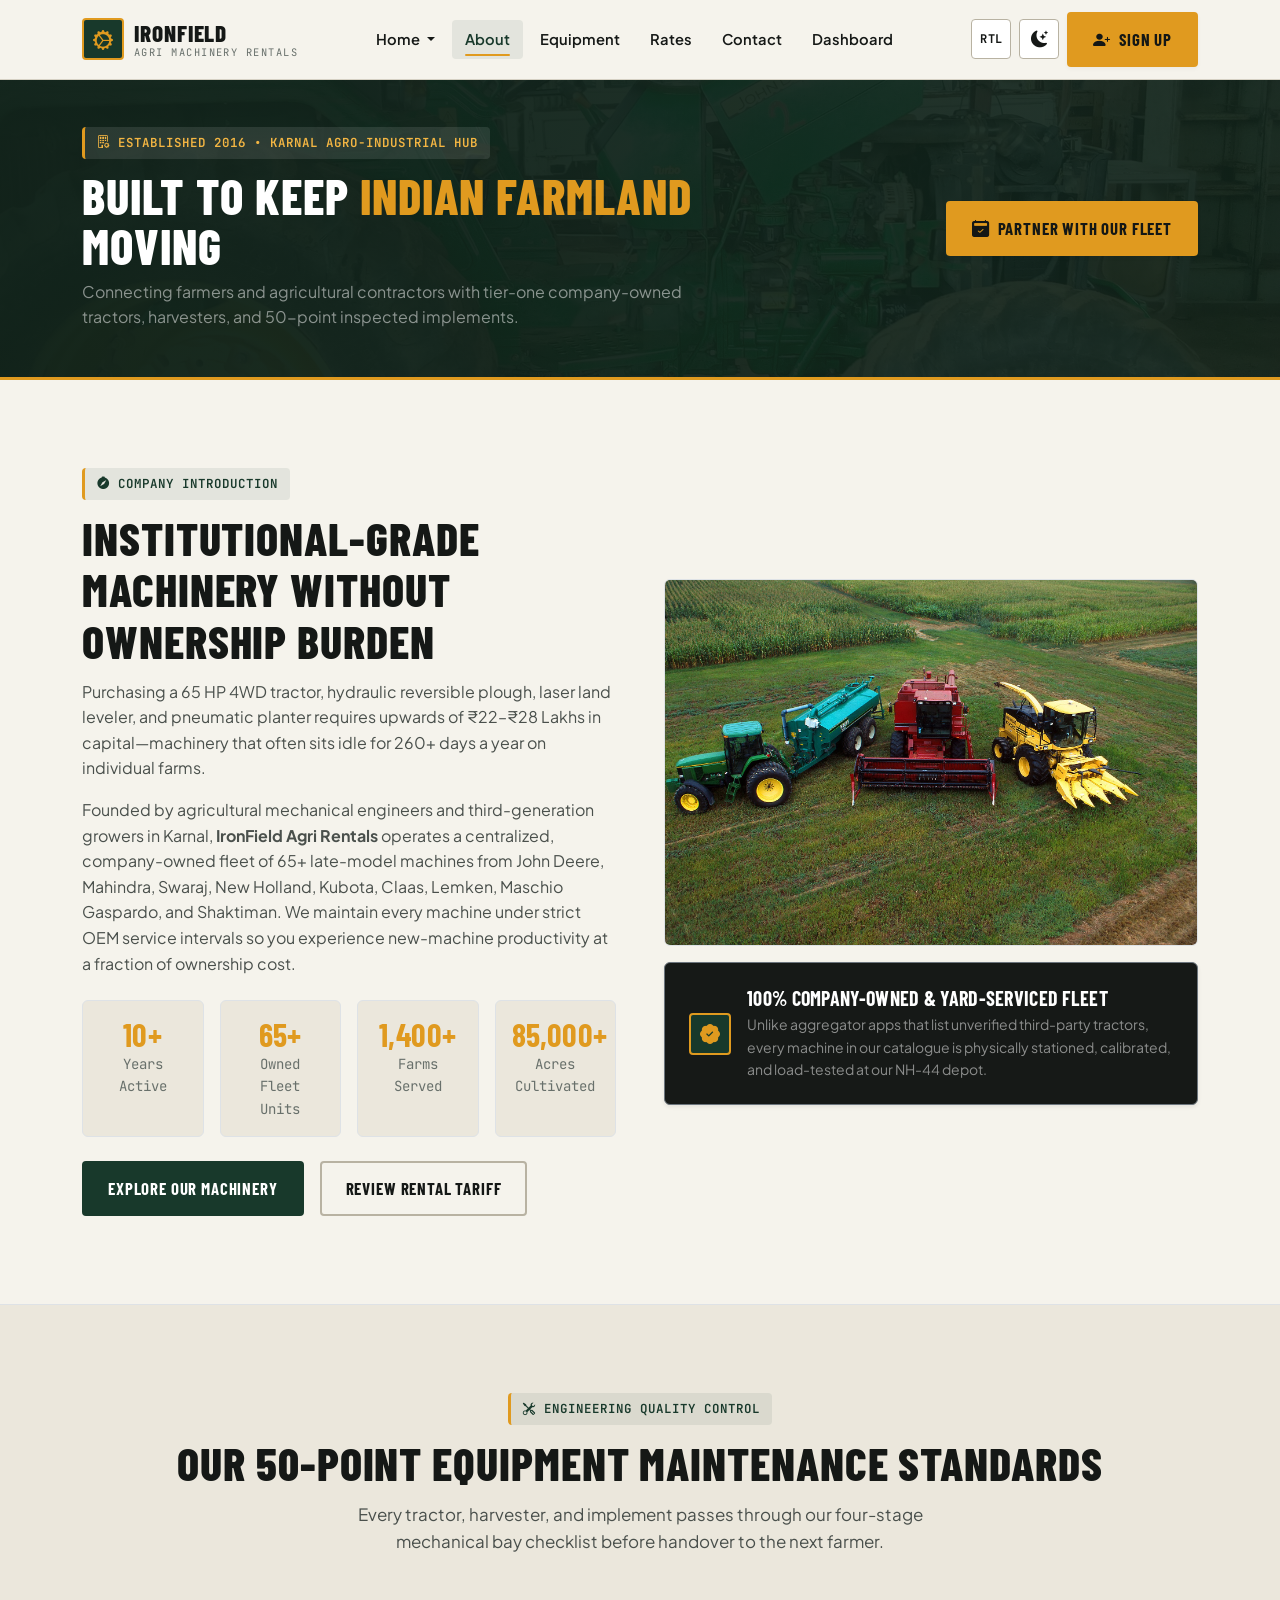
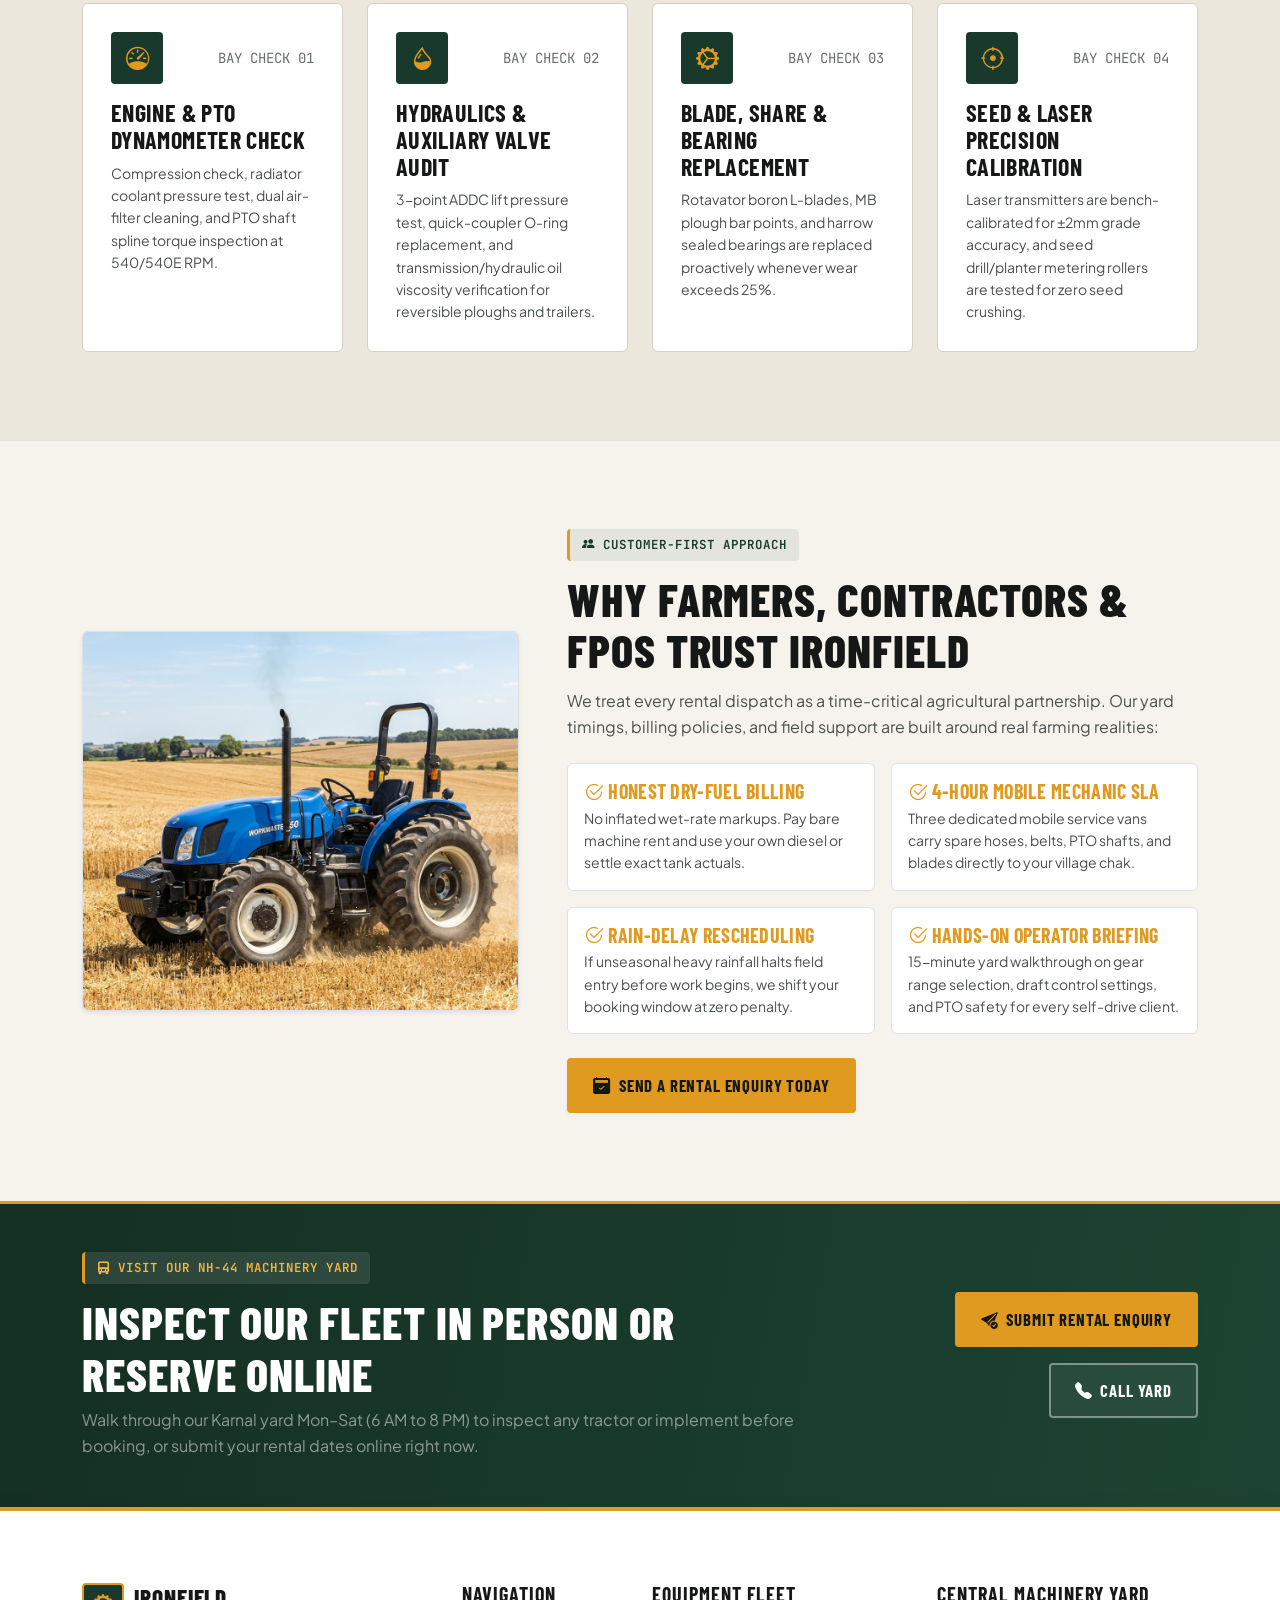
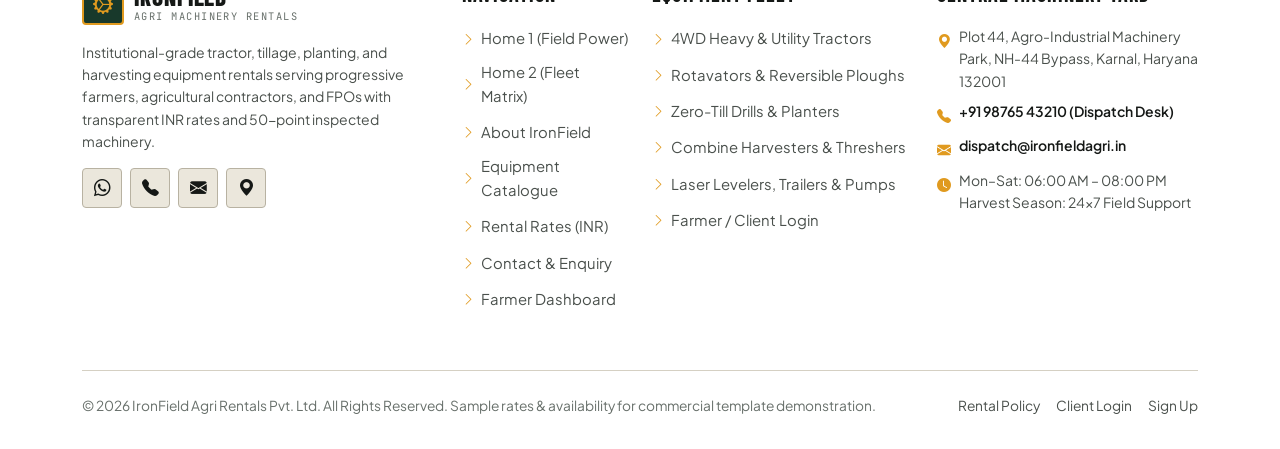
==== about.html @ 2693bc20 "Your commit message" ====
<!DOCTYPE html>
<html lang="en" data-theme="light">
<head>
  <meta charset="UTF-8">
  <meta name="viewport" content="width=device-width, initial-scale=1.0">
  <title>About Us &amp; Maintenance Standards | IRONFIELD Agri Rentals</title>
  <link rel="icon" type="image/svg+xml" href="assets/images/favicon.svg">
  <meta name="description" content="Learn about IronField Agri Rentals—our 65+ unit heavy agricultural machinery fleet, 50-point pre-dispatch inspection protocol, and 4-hour on-field service guarantee.">

  <!-- Google Fonts -->
  <link rel="preconnect" href="https://fonts.googleapis.com">
  <link rel="preconnect" href="https://fonts.gstatic.com" crossorigin>
  <link href="https://fonts.googleapis.com/css2?family=Barlow+Condensed:wght@600;700;800&family=JetBrains+Mono:wght@500;600;700&family=Plus+Jakarta+Sans:wght@400;500;600;700&display=swap" rel="stylesheet">

  <!-- Bootstrap 5.3 CSS & Bootstrap Icons -->
  <link href="https://cdn.jsdelivr.net/npm/bootstrap@5.3.3/dist/css/bootstrap.min.css" rel="stylesheet">
  <link href="https://cdn.jsdelivr.net/npm/bootstrap-icons@1.11.3/font/bootstrap-icons.min.css" rel="stylesheet">

  <!-- Custom Design System CSS -->
  <link rel="stylesheet" href="assets/css/style.css">
</head>
<body>

  <!-- Mandatory Sticky Navigation Bar -->
  <header class="sticky-top">
    <nav class="navbar navbar-expand-lg site-navbar" aria-label="Main Navigation">
      <div class="container">
        <a class="navbar-brand-agri" href="index.html">
          <span class="brand-emblem"><i class="bi bi-gear-wide-connected"></i></span>
          <span class="brand-text-wrap">
            <span class="brand-title">IRONFIELD</span>
            <span class="brand-subtitle">Agri Machinery Rentals</span>
          </span>
        </a>

        <div class="d-flex align-items-center gap-2 d-lg-none">
          <button type="button" class="rtl-toggle-btn" data-rtl-toggle aria-label="Toggle RTL Layout">RTL</button>
          <button type="button" class="theme-toggle-btn" data-theme-toggle aria-label="Toggle Light/Dark Theme">
            <i class="bi bi-moon-stars-fill"></i>
          </button>
          <button class="navbar-toggler navbar-toggler-agri" type="button" data-bs-toggle="collapse" data-bs-target="#mainNavbarCollapse" aria-controls="mainNavbarCollapse" aria-expanded="false" aria-label="Toggle navigation">
            <i class="bi bi-list"></i>
          </button>
        </div>

        <div class="collapse navbar-collapse" id="mainNavbarCollapse">
          <ul class="navbar-nav mx-auto mb-2 mb-lg-0 align-items-lg-center">
            <li class="nav-item dropdown">
              <a class="nav-link dropdown-toggle" href="index.html" id="homeDropdown" role="button" data-bs-toggle="dropdown" aria-expanded="false">
                Home
              </a>
              <ul class="dropdown-menu" aria-labelledby="homeDropdown">
                <li>
                  <a class="dropdown-item" href="index.html">
                    <div>
                      <span>Home 1 — Field Power</span>
                      <small class="dropdown-item-sub">Cinematic Fleet &amp; Seasonal Showcase</small>
                    </div>
                    <i class="bi bi-arrow-right-short fs-5"></i>
                  </a>
                </li>
                <li>
                  <a class="dropdown-item" href="home-2.html">
                    <div>
                      <span>Home 2 — Fleet Matrix</span>
                      <small class="dropdown-item-sub">Editorial Specs &amp; Live Rate Estimator</small>
                    </div>
                    <i class="bi bi-arrow-right-short fs-5"></i>
                  </a>
                </li>
              </ul>
            </li>
            <li class="nav-item">
              <a class="nav-link active" href="about.html">About</a>
            </li>
            <li class="nav-item">
              <a class="nav-link" href="equipment.html">Equipment</a>
            </li>
            <li class="nav-item">
              <a class="nav-link" href="rates.html">Rates</a>
            </li>
            <li class="nav-item">
              <a class="nav-link" href="contact.html">Contact</a>
            </li>
            <li class="nav-item">
              <a class="nav-link" href="dashboard.html">Dashboard</a>
            </li>
          </ul>

          <div class="d-flex align-items-center gap-2 navbar-actions-wrap">
            <button type="button" class="rtl-toggle-btn d-none d-lg-inline-flex" data-rtl-toggle aria-label="Toggle RTL Layout">RTL</button>
            <button type="button" class="theme-toggle-btn d-none d-lg-inline-flex" data-theme-toggle aria-label="Toggle Light/Dark Theme">
              <i class="bi bi-moon-stars-fill"></i>
            </button>
            <a href="signup.html" class="btn-agri-primary btn-nav-cta w-100 w-lg-auto">
              <i class="bi bi-person-plus-fill"></i> Sign Up
            </a>
          </div>
        </div>
      </div>
    </nav>
  </header>

  <main>
    <!-- 1. PAGE HERO BANNER (UNIFORM HEIGHT) -->
    <section class="page-hero-banner">
      <img src="assets/images/banner-about-workshop.jpg" alt="IronField Agricultural Machinery Workshop and Yard" class="page-hero-bg">
      <div class="page-hero-overlay"></div>
      <div class="container position-relative z-2">
        <div class="row g-3 align-items-center">
          <div class="col-lg-8">
            <span class="eyebrow-tag eyebrow-dark"><i class="bi bi-building-gear"></i> Established 2016 &bull; Karnal Agro-Industrial Hub</span>
            <h1 class="hero-headline mb-2" style="font-size:clamp(2rem, 3.8vw, 3.2rem);">
              Built to Keep <span>Indian Farmland</span> Moving
            </h1>
            <p class="text-white-50 mb-0" style="max-width:650px;">
              Connecting farmers and agricultural contractors with tier-one company-owned tractors, harvesters, and 50-point inspected implements.
            </p>
          </div>
          <div class="col-lg-4 text-lg-end">
            <a href="contact.html#enquiry-form" class="btn-agri-primary">
              <i class="bi bi-calendar2-check-fill"></i> Partner With Our Fleet
            </a>
          </div>
        </div>
      </div>
    </section>

    <!-- 2. COMPANY INTRODUCTION & AGRICULTURAL RENTAL EXPERTISE -->
    <section class="section-padding">
      <div class="container">
        <div class="row g-5 align-items-center">
          <div class="col-xl-6">
            <span class="eyebrow-tag"><i class="bi bi-compass-fill"></i> Company Introduction</span>
            <h2 class="section-title">Institutional-Grade Machinery Without Ownership Burden</h2>
            <p class="text-secondary-custom mb-3">
              Purchasing a 65 HP 4WD tractor, hydraulic reversible plough, laser land leveler, and pneumatic planter requires upwards of ₹22–₹28 Lakhs in capital—machinery that often sits idle for 260+ days a year on individual farms.
            </p>
            <p class="text-secondary-custom mb-4">
              Founded by agricultural mechanical engineers and third-generation growers in Karnal, <strong>IronField Agri Rentals</strong> operates a centralized, company-owned fleet of 65+ late-model machines from John Deere, Mahindra, Swaraj, New Holland, Kubota, Claas, Lemken, Maschio Gaspardo, and Shaktiman. We maintain every machine under strict OEM service intervals so you experience new-machine productivity at a fraction of ownership cost.
            </p>

            <div class="row g-3 mb-4 justify-content-center">
              <div class="col-6 col-md-6 col-xl-3">
                <div class="p-3 rounded bg-surface-alt border text-center h-100">
                  <strong class="font-heading fs-2 text-accent d-block">10+</strong>
                  <span class="small font-mono text-muted-custom d-block">Years Active</span>
                </div>
              </div>
              <div class="col-6 col-md-6 col-xl-3">
                <div class="p-3 rounded bg-surface-alt border text-center h-100">
                  <strong class="font-heading fs-2 text-accent d-block">65+</strong>
                  <span class="small font-mono text-muted-custom d-block">Owned Fleet Units</span>
                </div>
              </div>
              <div class="col-6 col-md-6 col-xl-3">
                <div class="p-3 rounded bg-surface-alt border text-center h-100">
                  <strong class="font-heading fs-2 text-accent d-block">1,400+</strong>
                  <span class="small font-mono text-muted-custom d-block">Farms Served</span>
                </div>
              </div>
              <div class="col-6 col-md-6 col-xl-3">
                <div class="p-3 rounded bg-surface-alt border text-center h-100">
                  <strong class="font-heading fs-2 text-accent d-block">85,000+</strong>
                  <span class="small font-mono text-muted-custom d-block">Acres Cultivated</span>
                </div>
              </div>
            </div>

            <div class="d-flex flex-wrap gap-3">
              <a href="equipment.html" class="btn-agri-forest">Explore Our Machinery</a>
              <a href="rates.html" class="btn-agri-outline">Review Rental Tariff</a>
            </div>
          </div>

          <div class="col-xl-6">
            <div class="position-relative">
              <img src="assets/images/banner-equipment-fleet.jpg" alt="IronField Heavy Tractor Fleet in Operation" class="rounded border shadow-md w-100" style="aspect-ratio:16/11;object-fit:cover;">
              <div class="p-4 rounded bg-charcoal text-white border border-secondary mt-3 shadow-sm">
                <div class="d-flex align-items-center gap-3">
                  <span class="brand-emblem flex-shrink-0"><i class="bi bi-patch-check-fill"></i></span>
                  <div>
                    <h3 class="h5 font-heading text-uppercase text-white mb-1 d-block">100% Company-Owned &amp; Yard-Serviced Fleet</h3>
                    <p class="small text-white-50 mb-0 d-block">
                      Unlike aggregator apps that list unverified third-party tractors, every machine in our catalogue is physically stationed, calibrated, and load-tested at our NH-44 depot.
                    </p>
                  </div>
                </div>
              </div>
            </div>
          </div>
        </div>
      </div>
    </section>

    <!-- 3. COMMITMENT TO RELIABLE MACHINERY & EQUIPMENT MAINTENANCE STANDARDS -->
    <section class="section-padding bg-surface-alt border-top border-bottom">
      <div class="container">
        <div class="text-center mb-5">
          <span class="eyebrow-tag"><i class="bi bi-tools"></i> Engineering Quality Control</span>
          <h2 class="section-title">Our 50-Point Equipment Maintenance Standards</h2>
          <p class="section-subtitle mx-auto">
            Every tractor, harvester, and implement passes through our four-stage mechanical bay checklist before handover to the next farmer.
          </p>
        </div>

        <div class="row g-4 justify-content-center">
          <div class="col-md-6 col-xl-3">
            <div class="feature-box-agri">
              <div class="d-flex justify-content-between align-items-center mb-3">
                <span class="feature-icon-badge mb-0"><i class="bi bi-speedometer"></i></span>
                <span class="font-mono small text-muted-custom">BAY CHECK 01</span>
              </div>
              <h3 class="h4 font-heading text-uppercase d-block">Engine &amp; PTO Dynamometer Check</h3>
              <p class="small text-secondary-custom mb-0 d-block">
                Compression check, radiator coolant pressure test, dual air-filter cleaning, and PTO shaft spline torque inspection at 540/540E RPM.
              </p>
            </div>
          </div>

          <div class="col-md-6 col-xl-3">
            <div class="feature-box-agri">
              <div class="d-flex justify-content-between align-items-center mb-3">
                <span class="feature-icon-badge mb-0"><i class="bi bi-droplet-half"></i></span>
                <span class="font-mono small text-muted-custom">BAY CHECK 02</span>
              </div>
              <h3 class="h4 font-heading text-uppercase d-block">Hydraulics &amp; Auxiliary Valve Audit</h3>
              <p class="small text-secondary-custom mb-0 d-block">
                3-point ADDC lift pressure test, quick-coupler O-ring replacement, and transmission/hydraulic oil viscosity verification for reversible ploughs and trailers.
              </p>
            </div>
          </div>

          <div class="col-md-6 col-xl-3">
            <div class="feature-box-agri">
              <div class="d-flex justify-content-between align-items-center mb-3">
                <span class="feature-icon-badge mb-0"><i class="bi bi-gear-wide-connected"></i></span>
                <span class="font-mono small text-muted-custom">BAY CHECK 03</span>
              </div>
              <h3 class="h4 font-heading text-uppercase d-block">Blade, Share &amp; Bearing Replacement</h3>
              <p class="small text-secondary-custom mb-0 d-block">
                Rotavator boron L-blades, MB plough bar points, and harrow sealed bearings are replaced proactively whenever wear exceeds 25%.
              </p>
            </div>
          </div>

          <div class="col-md-6 col-xl-3">
            <div class="feature-box-agri">
              <div class="d-flex justify-content-between align-items-center mb-3">
                <span class="feature-icon-badge mb-0"><i class="bi bi-crosshair"></i></span>
                <span class="font-mono small text-muted-custom">BAY CHECK 04</span>
              </div>
              <h3 class="h4 font-heading text-uppercase d-block">Seed &amp; Laser Precision Calibration</h3>
              <p class="small text-secondary-custom mb-0 d-block">
                Laser transmitters are bench-calibrated for ±2mm grade accuracy, and seed drill/planter metering rollers are tested for zero seed crushing.
              </p>
            </div>
          </div>
        </div>
      </div>
    </section>

    <!-- 4. CUSTOMER-FIRST APPROACH & WHY FARMERS CHOOSE THE COMPANY -->
    <section class="section-padding">
      <div class="container">
        <div class="row g-5 align-items-center">
          <div class="col-xl-5">
            <img src="assets/images/tractor-newholland-3630.jpg" alt="Customer-First Agricultural Field Support" class="rounded border shadow-sm w-100" style="min-height:380px;object-fit:cover;">
          </div>

          <div class="col-xl-7">
            <span class="eyebrow-tag"><i class="bi bi-people-fill"></i> Customer-First Approach</span>
            <h2 class="section-title">Why Farmers, Contractors &amp; FPOs Trust IronField</h2>
            <p class="text-secondary-custom mb-4">
              We treat every rental dispatch as a time-critical agricultural partnership. Our yard timings, billing policies, and field support are built around real farming realities:
            </p>

            <div class="row g-3 mb-4 justify-content-center">
              <div class="col-md-6">
                <div class="p-3 rounded bg-surface border h-100">
                  <h3 class="h5 font-heading text-uppercase text-accent mb-1 d-block"><i class="bi bi-check2-circle me-1"></i>Honest Dry-Fuel Billing</h3>
                  <p class="small text-secondary-custom mb-0 d-block">No inflated wet-rate markups. Pay bare machine rent and use your own diesel or settle exact tank actuals.</p>
                </div>
              </div>
              <div class="col-md-6">
                <div class="p-3 rounded bg-surface border h-100">
                  <h3 class="h5 font-heading text-uppercase text-accent mb-1 d-block"><i class="bi bi-check2-circle me-1"></i>4-Hour Mobile Mechanic SLA</h3>
                  <p class="small text-secondary-custom mb-0 d-block">Three dedicated mobile service vans carry spare hoses, belts, PTO shafts, and blades directly to your village chak.</p>
                </div>
              </div>
              <div class="col-md-6">
                <div class="p-3 rounded bg-surface border h-100">
                  <h3 class="h5 font-heading text-uppercase text-accent mb-1 d-block"><i class="bi bi-check2-circle me-1"></i>Rain-Delay Rescheduling</h3>
                  <p class="small text-secondary-custom mb-0 d-block">If unseasonal heavy rainfall halts field entry before work begins, we shift your booking window at zero penalty.</p>
                </div>
              </div>
              <div class="col-md-6">
                <div class="p-3 rounded bg-surface border h-100">
                  <h3 class="h5 font-heading text-uppercase text-accent mb-1 d-block"><i class="bi bi-check2-circle me-1"></i>Hands-On Operator Briefing</h3>
                  <p class="small text-secondary-custom mb-0 d-block">15-minute yard walkthrough on gear range selection, draft control settings, and PTO safety for every self-drive client.</p>
                </div>
              </div>
            </div>

            <a href="contact.html#enquiry-form" class="btn-agri-primary">
              <i class="bi bi-calendar2-check-fill"></i> Send a Rental Enquiry Today
            </a>
          </div>
        </div>
      </div>
    </section>

    <!-- 5. STRONG ENQUIRY CTA -->
    <section class="section-padding-sm" style="background:linear-gradient(100deg, #142f23 0%, #1d4432 100%);color:#ffffff;border-top:3px solid var(--clr-accent);">
      <div class="container">
        <div class="row g-4 align-items-center">
          <div class="col-lg-8">
            <span class="eyebrow-tag eyebrow-dark"><i class="bi bi-truck-front-fill"></i> Visit Our NH-44 Machinery Yard</span>
            <h2 class="section-title text-white mb-2">Inspect Our Fleet in Person or Reserve Online</h2>
            <p class="text-white-50 mb-0">
              Walk through our Karnal yard Mon–Sat (6 AM to 8 PM) to inspect any tractor or implement before booking, or submit your rental dates online right now.
            </p>
          </div>
          <div class="col-lg-4 text-lg-end">
            <div class="d-flex flex-wrap gap-3 justify-content-lg-end">
              <a href="contact.html#enquiry-form" class="btn-agri-primary">
                <i class="bi bi-send-check-fill"></i> Submit Rental Enquiry
              </a>
              <a href="tel:+919876543210" data-phone-link class="btn-agri-outline-light">
                <i class="bi bi-telephone-fill"></i> Call Yard
              </a>
            </div>
          </div>
        </div>
      </div>
    </section>
  </main>

  <!-- MULTI-COLUMN FOOTER (WHITE BG IN LIGHT MODE) -->
  <footer class="site-footer">
    <div class="container">
      <div class="row g-4">
        <div class="col-lg-4">
          <a class="navbar-brand-agri mb-3" href="index.html">
            <span class="brand-emblem"><i class="bi bi-gear-wide-connected"></i></span>
            <span class="brand-text-wrap">
              <span class="brand-title footer-brand-title">IRONFIELD</span>
              <span class="brand-subtitle footer-brand-sub">Agri Machinery Rentals</span>
            </span>
          </a>
          <p class="small footer-text mb-3">
            Institutional-grade tractor, tillage, planting, and harvesting equipment rentals serving progressive farmers, agricultural contractors, and FPOs with transparent INR rates and 50-point inspected machinery.
          </p>
          <div class="d-flex gap-2">
            <a href="https://wa.me/919876543210" data-whatsapp-link class="footer-social-btn" aria-label="WhatsApp"><i class="bi bi-whatsapp"></i></a>
            <a href="tel:+919876543210" data-phone-link class="footer-social-btn" aria-label="Phone"><i class="bi bi-telephone-fill"></i></a>
            <a href="mailto:dispatch@ironfieldagri.in" data-email-link class="footer-social-btn" aria-label="Email"><i class="bi bi-envelope-fill"></i></a>
            <a href="https://www.google.com/maps" data-directions-link class="footer-social-btn" aria-label="Directions"><i class="bi bi-geo-alt-fill"></i></a>
          </div>
        </div>

        <div class="col-6 col-lg-2">
          <h5>Navigation</h5>
          <ul class="footer-links">
            <li><a href="index.html"><i class="bi bi-chevron-right small text-accent"></i>Home 1 (Field Power)</a></li>
            <li><a href="home-2.html"><i class="bi bi-chevron-right small text-accent"></i>Home 2 (Fleet Matrix)</a></li>
            <li><a href="about.html"><i class="bi bi-chevron-right small text-accent"></i>About IronField</a></li>
            <li><a href="equipment.html"><i class="bi bi-chevron-right small text-accent"></i>Equipment Catalogue</a></li>
            <li><a href="rates.html"><i class="bi bi-chevron-right small text-accent"></i>Rental Rates (INR)</a></li>
            <li><a href="contact.html"><i class="bi bi-chevron-right small text-accent"></i>Contact &amp; Enquiry</a></li>
            <li><a href="dashboard.html"><i class="bi bi-chevron-right small text-accent"></i>Farmer Dashboard</a></li>
          </ul>
        </div>

        <div class="col-6 col-lg-3">
          <h5>Equipment Fleet</h5>
          <ul class="footer-links">
            <li><a href="equipment.html?category=tractors"><i class="bi bi-chevron-right small text-accent"></i>4WD Heavy &amp; Utility Tractors</a></li>
            <li><a href="equipment.html?category=land-prep"><i class="bi bi-chevron-right small text-accent"></i>Rotavators &amp; Reversible Ploughs</a></li>
            <li><a href="equipment.html?category=planting-harvesting"><i class="bi bi-chevron-right small text-accent"></i>Zero-Till Drills &amp; Planters</a></li>
            <li><a href="equipment.html?category=planting-harvesting&sub=Harvesters"><i class="bi bi-chevron-right small text-accent"></i>Combine Harvesters &amp; Threshers</a></li>
            <li><a href="equipment.html?category=other-machinery"><i class="bi bi-chevron-right small text-accent"></i>Laser Levelers, Trailers &amp; Pumps</a></li>
            <li><a href="login.html"><i class="bi bi-chevron-right small text-accent"></i>Farmer / Client Login</a></li>
          </ul>
        </div>

        <div class="col-lg-3">
          <h5>Central Machinery Yard</h5>
          <ul class="list-unstyled small footer-text mb-0">
            <li class="mb-2 d-flex gap-2">
              <i class="bi bi-geo-alt-fill text-accent mt-1"></i>
              <span>Plot 44, Agro-Industrial Machinery Park, NH-44 Bypass, Karnal, Haryana 132001</span>
            </li>
            <li class="mb-2 d-flex gap-2">
              <i class="bi bi-telephone-fill text-accent mt-1"></i>
              <a href="tel:+919876543210" data-phone-link class="footer-contact-link text-decoration-none">+91 98765 43210 (Dispatch Desk)</a>
            </li>
            <li class="mb-2 d-flex gap-2">
              <i class="bi bi-envelope-fill text-accent mt-1"></i>
              <a href="mailto:dispatch@ironfieldagri.in" data-email-link class="footer-contact-link text-decoration-none">dispatch@ironfieldagri.in</a>
            </li>
            <li class="d-flex gap-2">
              <i class="bi bi-clock-fill text-accent mt-1"></i>
              <span>Mon–Sat: 06:00 AM – 08:00 PM<br>Harvest Season: 24x7 Field Support</span>
            </li>
          </ul>
        </div>
      </div>

      <div class="footer-bottom d-flex flex-column flex-md-row justify-content-between align-items-center gap-2">
        <div>&copy; 2026 IronField Agri Rentals Pvt. Ltd. All Rights Reserved. Sample rates &amp; availability for commercial template demonstration.</div>
        <div class="d-flex gap-3">
          <a href="rates.html#rental-conditions">Rental Policy</a>
          <a href="login.html">Client Login</a>
          <a href="signup.html">Sign Up</a>
        </div>
      </div>
    </div>
  </footer>

  <!-- Back to Top Button -->
  <button type="button" class="back-to-top-btn" id="backToTopBtn" aria-label="Back to top">
    <i class="bi bi-arrow-up"></i>
  </button>

  <!-- Scripts -->
  <script src="https://cdn.jsdelivr.net/npm/bootstrap@5.3.3/dist/js/bootstrap.bundle.min.js"></script>
  <script src="https://cdn.jsdelivr.net/npm/gsap@3.12.5/dist/gsap.min.js"></script>
  <script src="assets/js/data.js"></script>
  <script src="assets/js/main.js"></script>
</body>
</html>
---- assets/css/style.css ----
/* ==========================================================================
   IRONFIELD AGRI RENTALS — PREMIUM TRACTOR & FARM EQUIPMENT RENTAL TEMPLATE
   Design System: Rugged Industrial Precision | Forest Green, Charcoal & Harvest Amber
   ========================================================================== */

:root,
[data-theme="light"] {
  /* Core Brand Palette */
  --clr-primary: #18392b;
  --clr-primary-hover: #112a20;
  --clr-primary-light: #23533f;
  --clr-primary-subtle: rgba(24, 57, 43, 0.08);

  --clr-accent: #e09a1f;
  --clr-accent-hover: #c78512;
  --clr-accent-light: #f4b643;
  --clr-accent-subtle: rgba(224, 154, 31, 0.14);
  --clr-accent-contrast: #141715;

  /* Neutrals & Surfaces (Light Mode: Warm Off-White & Earthy Grey) */
  --bg-body: #f5f3ec;
  --bg-surface: #ffffff;
  --bg-surface-alt: #ebe7dc;
  --bg-surface-elevated: #ffffff;
  --bg-charcoal: #161917;
  --bg-glass: rgba(245, 243, 236, 0.94);

  /* Text Hierarchy */
  --text-main: #151816;
  --text-secondary: #4a504c;
  --text-muted: #68706b;
  --text-inverse: #f7f5f0;

  /* Borders & Dividers */
  --border-color: #d5d0c3;
  --border-strong: #b8b2a2;
  --border-accent: rgba(224, 154, 31, 0.45);

  /* Status Colors */
  --status-available-bg: rgba(27, 117, 69, 0.12);
  --status-available-text: #146338;
  --status-limited-bg: rgba(217, 130, 15, 0.15);
  --status-limited-text: #9e5b00;
  --status-booked-bg: rgba(184, 50, 42, 0.12);
  --status-booked-text: #9e231b;

  /* Shadows */
  --shadow-xs: 0 2px 4px rgba(21, 24, 22, 0.04);
  --shadow-sm: 0 6px 16px rgba(21, 24, 22, 0.06);
  --shadow-md: 0 12px 30px rgba(21, 24, 22, 0.09);
  --shadow-lg: 0 20px 44px rgba(21, 24, 22, 0.14);

  /* Typography */
  --font-heading: 'Barlow Condensed', -apple-system, BlinkMacSystemFont, sans-serif;
  --font-body: 'Plus Jakarta Sans', -apple-system, BlinkMacSystemFont, sans-serif;
  --font-mono: 'JetBrains Mono', monospace;

  /* 4px / 8px Spacing System */
  --space-1: 0.25rem;
  --space-2: 0.5rem;
  --space-3: 0.75rem;
  --space-4: 1rem;
  --space-5: 1.5rem;
  --space-6: 2rem;
  --space-7: 3rem;
  --space-8: 4rem;
  --space-9: 5.5rem;

  /* Radii */
  --radius-xs: 4px;
  --radius-sm: 6px;
  --radius-md: 10px;
  --radius-lg: 14px;

  /* Transitions */
  --transition-fast: 180ms cubic-bezier(0.22, 1, 0.36, 1);
  --transition-base: 280ms cubic-bezier(0.22, 1, 0.36, 1);
}

/* ==========================================================================
   DARK THEME VARIABLES
   ========================================================================== */
[data-theme="dark"] {
  --clr-primary: #214f3c;
  --clr-primary-hover: #2b664e;
  --clr-primary-light: #398465;
  --clr-primary-subtle: rgba(57, 132, 101, 0.16);

  --clr-accent: #f0a826;
  --clr-accent-hover: #f7b944;
  --clr-accent-light: #ffd073;
  --clr-accent-subtle: rgba(240, 168, 38, 0.16);
  --clr-accent-contrast: #121513;

  --bg-body: #101412;
  --bg-surface: #171d1a;
  --bg-surface-alt: #1d2521;
  --bg-surface-elevated: #212a25;
  --bg-charcoal: #0b0e0c;
  --bg-glass: rgba(16, 20, 18, 0.94);

  --text-main: #f3f1ea;
  --text-secondary: #c0c7c2;
  --text-muted: #8f9992;
  --text-inverse: #f5f3ec;

  --border-color: #2a342e;
  --border-strong: #3c4a42;
  --border-accent: rgba(240, 168, 38, 0.5);

  --status-available-bg: rgba(46, 184, 106, 0.16);
  --status-available-text: #5ce096;
  --status-limited-bg: rgba(240, 168, 38, 0.18);
  --status-limited-text: #f7be52;
  --status-booked-bg: rgba(235, 87, 87, 0.18);
  --status-booked-text: #ff8a8a;

  --shadow-xs: 0 2px 6px rgba(0, 0, 0, 0.35);
  --shadow-sm: 0 8px 20px rgba(0, 0, 0, 0.4);
  --shadow-md: 0 14px 34px rgba(0, 0, 0, 0.5);
  --shadow-lg: 0 24px 52px rgba(0, 0, 0, 0.65);
}

/* ==========================================================================
   RESET & BASE TYPOGRAPHY
   ========================================================================== */
*,
*::before,
*::after {
  box-sizing: border-box;
}

html {
  scroll-behavior: smooth;
  overflow-x: clip;
  max-width: 100%;
}

body {
  font-family: var(--font-body);
  background-color: var(--bg-body);
  color: var(--text-main);
  line-height: 1.6;
  font-size: 1rem;
  margin: 0;
  padding: 0;
  overflow-x: clip;
  max-width: 100%;
  transition: background-color var(--transition-base), color var(--transition-base);
  -webkit-font-smoothing: antialiased;
}

h1, h2, h3, h4, h5, h6,
.font-heading {
  font-family: var(--font-heading);
  font-weight: 700;
  line-height: 1.12;
  letter-spacing: 0.015em;
  color: var(--text-main);
  margin-top: 0;
}

.font-mono {
  font-family: var(--font-mono);
}

a {
  color: inherit;
  text-decoration: none;
  transition: color var(--transition-fast);
}

img {
  max-width: 100%;
  height: auto;
  display: block;
}

.section-padding {
  padding-top: var(--space-9);
  padding-bottom: var(--space-9);
}

.section-padding-sm {
  padding-top: var(--space-7);
  padding-bottom: var(--space-7);
}

.bg-surface {
  background-color: var(--bg-surface) !important;
}

.bg-surface-alt {
  background-color: var(--bg-surface-alt) !important;
}

.bg-charcoal {
  background-color: var(--bg-charcoal) !important;
  color: var(--text-inverse);
}

.text-secondary-custom {
  color: var(--text-secondary) !important;
}

.text-muted-custom {
  color: var(--text-muted) !important;
}

.text-accent {
  color: var(--clr-accent) !important;
}

/* Eyebrow & Industrial Section Badges */
.eyebrow-tag {
  display: inline-flex;
  align-items: center;
  gap: 8px;
  font-family: var(--font-mono);
  font-size: 0.78rem;
  font-weight: 600;
  text-transform: uppercase;
  letter-spacing: 0.08em;
  padding: 6px 12px;
  border-radius: var(--radius-xs);
  background-color: var(--clr-primary-subtle);
  color: var(--clr-primary);
  border-inline-start: 3px solid var(--clr-accent);
  margin-bottom: var(--space-3);
}

[data-theme="dark"] .eyebrow-tag {
  color: var(--clr-accent);
  background-color: rgba(240, 168, 38, 0.12);
}

.eyebrow-tag.eyebrow-dark {
  background-color: rgba(255, 255, 255, 0.1);
  color: var(--clr-accent-light);
  border-inline-start-color: var(--clr-accent);
}

.section-title {
  font-size: clamp(2rem, 3.6vw, 3.1rem);
  text-transform: uppercase;
  font-weight: 800;
  letter-spacing: 0.02em;
  margin-bottom: var(--space-3);
}

.section-subtitle {
  font-size: 1.06rem;
  color: var(--text-secondary);
  max-width: 660px;
}

/* ==========================================================================
   BUTTON SYSTEM
   ========================================================================== */
.btn-agri-primary {
  display: inline-flex;
  align-items: center;
  justify-content: center;
  gap: 8px;
  background-color: var(--clr-accent);
  color: var(--clr-accent-contrast) !important;
  font-family: var(--font-heading);
  font-size: 1.05rem;
  font-weight: 700;
  text-transform: uppercase;
  letter-spacing: 0.05em;
  padding: 12px 24px;
  border-radius: var(--radius-xs);
  border: 2px solid var(--clr-accent);
  box-shadow: var(--shadow-xs);
  transition: all var(--transition-fast);
  cursor: pointer;
  white-space: nowrap;
}

.btn-agri-primary:hover,
.btn-agri-primary:focus {
  background-color: var(--clr-accent-hover);
  border-color: var(--clr-accent-hover);
  color: var(--clr-accent-contrast) !important;
  transform: translateY(-2px);
  box-shadow: var(--shadow-sm);
}

.btn-agri-forest {
  display: inline-flex;
  align-items: center;
  justify-content: center;
  gap: 8px;
  background-color: var(--clr-primary);
  color: #ffffff !important;
  font-family: var(--font-heading);
  font-size: 1.05rem;
  font-weight: 700;
  text-transform: uppercase;
  letter-spacing: 0.05em;
  padding: 12px 24px;
  border-radius: var(--radius-xs);
  border: 2px solid var(--clr-primary);
  transition: all var(--transition-fast);
  cursor: pointer;
  white-space: nowrap;
}

.btn-agri-forest:hover,
.btn-agri-forest:focus {
  background-color: var(--clr-primary-hover);
  border-color: var(--clr-primary-hover);
  color: #ffffff !important;
  transform: translateY(-2px);
  box-shadow: var(--shadow-sm);
}

.btn-agri-outline {
  display: inline-flex;
  align-items: center;
  justify-content: center;
  gap: 8px;
  background-color: transparent;
  color: var(--text-main) !important;
  font-family: var(--font-heading);
  font-size: 1.05rem;
  font-weight: 700;
  text-transform: uppercase;
  letter-spacing: 0.05em;
  padding: 12px 24px;
  border-radius: var(--radius-xs);
  border: 2px solid var(--border-strong);
  transition: all var(--transition-fast);
  cursor: pointer;
  white-space: nowrap;
}

.btn-agri-outline:hover,
.btn-agri-outline:focus {
  border-color: var(--clr-accent);
  background-color: var(--clr-accent-subtle);
  color: var(--text-main) !important;
  transform: translateY(-2px);
}

.btn-agri-outline-light {
  display: inline-flex;
  align-items: center;
  justify-content: center;
  gap: 8px;
  background-color: rgba(255, 255, 255, 0.06);
  color: #ffffff !important;
  font-family: var(--font-heading);
  font-size: 1.05rem;
  font-weight: 700;
  text-transform: uppercase;
  letter-spacing: 0.05em;
  padding: 12px 24px;
  border-radius: var(--radius-xs);
  border: 2px solid rgba(255, 255, 255, 0.4);
  transition: all var(--transition-fast);
  cursor: pointer;
  white-space: nowrap;
}

.btn-agri-outline-light:hover,
.btn-agri-outline-light:focus {
  background-color: #ffffff;
  color: #141715 !important;
  border-color: #ffffff;
  transform: translateY(-2px);
}

/* ==========================================================================
   STICKY NAVBAR, THEME & RTL UTILITY BUTTONS
   ========================================================================== */
header.sticky-top {
  position: -webkit-sticky;
  position: sticky;
  top: 0;
  z-index: 1030;
}

.site-navbar {
  background-color: var(--bg-glass);
  backdrop-filter: blur(12px);
  -webkit-backdrop-filter: blur(12px);
  border-bottom: 1px solid var(--border-color);
  padding: 12px 0;
  z-index: 1030;
  transition: background-color var(--transition-base), border-color var(--transition-base), box-shadow var(--transition-base);
}

.site-navbar.navbar-scrolled {
  box-shadow: var(--shadow-sm);
}

.navbar-brand-agri {
  display: inline-flex;
  align-items: center;
  gap: 10px;
  text-decoration: none;
  flex-shrink: 0;
}

.brand-emblem {
  width: 42px;
  height: 42px;
  border-radius: var(--radius-xs);
  background-color: var(--clr-primary);
  border: 2px solid var(--clr-accent);
  display: inline-flex;
  align-items: center;
  justify-content: center;
  color: var(--clr-accent);
  font-size: 1.25rem;
  flex-shrink: 0;
}

.brand-text-wrap {
  display: flex;
  flex-direction: column;
  line-height: 1;
}

.brand-title {
  font-family: var(--font-heading);
  font-weight: 800;
  font-size: 1.45rem;
  letter-spacing: 0.04em;
  text-transform: uppercase;
  color: var(--text-main);
}

.brand-subtitle {
  font-family: var(--font-mono);
  font-size: 0.65rem;
  letter-spacing: 0.14em;
  text-transform: uppercase;
  color: var(--text-muted);
  margin-top: 2px;
}

.site-navbar .navbar-nav {
  gap: 4px;
}

.site-navbar .nav-link {
  font-family: var(--font-body);
  font-weight: 600;
  font-size: 0.92rem;
  color: var(--text-main) !important;
  padding: 8px 13px !important;
  border-radius: var(--radius-xs);
  transition: background-color var(--transition-fast), color var(--transition-fast);
  white-space: nowrap;
  position: relative;
}

.site-navbar .nav-link:hover,
.site-navbar .nav-link:focus,
.site-navbar .nav-link.active {
  color: var(--clr-primary) !important;
  background-color: var(--clr-primary-subtle);
}

[data-theme="dark"] .site-navbar .nav-link:hover,
[data-theme="dark"] .site-navbar .nav-link:focus,
[data-theme="dark"] .site-navbar .nav-link.active {
  color: var(--clr-accent) !important;
  background-color: rgba(240, 168, 38, 0.12);
}

.site-navbar .nav-link.active::after {
  content: "";
  position: absolute;
  bottom: 3px;
  left: 13px;
  right: 13px;
  height: 2px;
  background-color: var(--clr-accent);
  border-radius: 2px;
}

/* Dropdown Menu */
.site-navbar .dropdown-menu {
  background-color: var(--bg-surface-elevated);
  border: 1px solid var(--border-strong);
  border-top: 3px solid var(--clr-accent);
  border-radius: var(--radius-sm);
  box-shadow: var(--shadow-md);
  padding: 8px;
  min-width: 240px;
  margin-top: 4px;
}

.site-navbar .dropdown-item {
  font-family: var(--font-body);
  font-size: 0.9rem;
  font-weight: 600;
  color: var(--text-main);
  padding: 10px 12px;
  border-radius: var(--radius-xs);
  display: flex;
  align-items: center;
  justify-content: space-between;
  gap: 8px;
  transition: all var(--transition-fast);
}

.site-navbar .dropdown-item .dropdown-item-sub {
  display: block;
  font-size: 0.74rem;
  font-weight: 400;
  color: var(--text-muted);
}

.site-navbar .dropdown-item:hover,
.site-navbar .dropdown-item:focus,
.site-navbar .dropdown-item.active {
  background-color: var(--clr-primary-subtle);
  color: var(--clr-primary);
}

[data-theme="dark"] .site-navbar .dropdown-item:hover,
[data-theme="dark"] .site-navbar .dropdown-item:focus,
[data-theme="dark"] .site-navbar .dropdown-item.active {
  background-color: rgba(240, 168, 38, 0.14);
  color: var(--clr-accent);
}

@media (min-width: 992px) {
  .site-navbar .nav-item.dropdown:hover > .dropdown-menu {
    display: block;
    margin-top: 0;
  }
}

/* Theme & RTL Toggle Buttons (Identical Visual Style) */
.theme-toggle-btn,
.rtl-toggle-btn {
  width: 40px;
  height: 40px;
  border-radius: var(--radius-xs);
  border: 1px solid var(--border-strong);
  background-color: var(--bg-surface);
  color: var(--text-main);
  display: inline-flex;
  align-items: center;
  justify-content: center;
  font-size: 1.05rem;
  cursor: pointer;
  transition: all var(--transition-fast);
  flex-shrink: 0;
  padding: 0;
}

.rtl-toggle-btn {
  font-family: var(--font-mono);
  font-size: 0.75rem;
  font-weight: 700;
  letter-spacing: 0.04em;
}

.theme-toggle-btn:hover,
.rtl-toggle-btn:hover {
  border-color: var(--clr-accent);
  color: var(--clr-accent);
  background-color: var(--clr-accent-subtle);
}

.rtl-toggle-btn.is-rtl {
  border-color: var(--clr-accent);
  background-color: var(--clr-accent-subtle);
  color: var(--clr-accent);
}

/* Navbar Toggler (Mobile Hamburger) */
.navbar-toggler-agri {
  border: 1px solid var(--border-strong);
  background-color: var(--bg-surface);
  color: var(--text-main);
  width: 40px;
  height: 40px;
  display: inline-flex;
  align-items: center;
  justify-content: center;
  border-radius: var(--radius-xs);
  font-size: 1.25rem;
  line-height: 1;
}

.navbar-toggler-agri:focus {
  box-shadow: 0 0 0 3px var(--clr-accent-subtle);
  outline: none;
}

@media (min-width: 992px) and (max-width: 1199.98px) {
  .site-navbar .nav-link {
    font-size: 0.86rem;
    padding: 7px 9px !important;
  }
  .brand-title {
    font-size: 1.25rem;
  }
  .btn-nav-cta {
    padding: 9px 15px !important;
    font-size: 0.92rem !important;
  }
}

@media (max-width: 991.98px) {
  .site-navbar .navbar-collapse {
    background-color: var(--bg-surface);
    border: 1px solid var(--border-color);
    border-radius: var(--radius-sm);
    padding: 16px;
    margin-top: 12px;
    box-shadow: var(--shadow-md);
    max-height: calc(100vh - 90px);
    overflow-y: auto;
  }
  .site-navbar .nav-link.active::after {
    display: none;
  }
  .site-navbar .dropdown-menu {
    box-shadow: none;
    border: 1px solid var(--border-color);
    margin-top: 4px;
    margin-bottom: 8px;
  }
  .navbar-actions-wrap {
    margin-top: 12px;
    padding-top: 12px;
    border-top: 1px solid var(--border-color);
    width: 100%;
    justify-content: space-between;
  }
}

/* ==========================================================================
   HOME 1 — HERO & QUICK EQUIPMENT FINDER
   ========================================================================== */
.hero-home-1 {
  position: relative;
  min-height: 640px;
  display: flex;
  align-items: center;
  padding: 84px 0 96px;
  background-color: #111814;
  color: #ffffff;
  overflow: hidden;
}

.hero-home-1-bg {
  position: absolute;
  inset: 0;
  width: 100%;
  height: 100%;
  object-fit: cover;
  object-position: center;
  opacity: 0.48;
  filter: contrast(1.06) saturate(1.04);
}

.hero-home-1-overlay {
  position: absolute;
  inset: 0;
  background: linear-gradient(
    95deg,
    rgba(13, 24, 18, 0.94) 0%,
    rgba(18, 38, 28, 0.82) 55%,
    rgba(16, 26, 20, 0.52) 100%
  );
}

[dir="rtl"] .hero-home-1-overlay {
  background: linear-gradient(
    265deg,
    rgba(13, 24, 18, 0.94) 0%,
    rgba(18, 38, 28, 0.82) 55%,
    rgba(16, 26, 20, 0.52) 100%
  );
}

.hero-headline {
  font-family: var(--font-heading);
  font-size: clamp(2.4rem, 5vw, 4.2rem);
  font-weight: 800;
  text-transform: uppercase;
  line-height: 1.03;
  letter-spacing: 0.02em;
  color: #ffffff;
  margin-bottom: var(--space-4);
}

.hero-headline span {
  color: var(--clr-accent);
}

.hero-lead {
  font-size: 1.12rem;
  color: rgba(245, 243, 236, 0.88);
  max-width: 600px;
  margin-bottom: var(--space-5);
}

.hero-telemetry-card {
  background: rgba(20, 34, 27, 0.86);
  backdrop-filter: blur(10px);
  border: 1px solid rgba(255, 255, 255, 0.16);
  border-top: 4px solid var(--clr-accent);
  border-radius: var(--radius-sm);
  padding: 24px;
  box-shadow: var(--shadow-lg);
}

.telemetry-stat-grid {
  display: grid;
  grid-template-columns: repeat(2, 1fr);
  gap: 14px;
}

.telemetry-stat-box {
  background: rgba(255, 255, 255, 0.05);
  border: 1px solid rgba(255, 255, 255, 0.1);
  border-radius: var(--radius-xs);
  padding: 14px;
}

.telemetry-stat-num {
  font-family: var(--font-heading);
  font-size: 2rem;
  font-weight: 800;
  color: var(--clr-accent);
  line-height: 1;
}

.telemetry-stat-label {
  font-size: 0.8rem;
  color: rgba(255, 255, 255, 0.78);
  margin-top: 4px;
}

/* Quick Fleet Finder Bar */
.quick-finder-bar {
  position: relative;
  z-index: 10;
  margin-top: -44px;
  background-color: var(--bg-surface);
  border: 1px solid var(--border-strong);
  border-inline-start: 5px solid var(--clr-accent);
  border-radius: var(--radius-sm);
  padding: 24px;
  box-shadow: var(--shadow-md);
}

/* ==========================================================================
   HOME 2 — EDITORIAL & ARCHITECTURAL FLEET MATRIX
   ========================================================================== */
.hero-home-2 {
  padding: 56px 0 72px;
  background-color: var(--bg-surface-alt);
  border-bottom: 1px solid var(--border-color);
  position: relative;
}

.editorial-grid-frame {
  border: 1px solid var(--border-strong);
  background-color: var(--bg-surface);
  border-radius: var(--radius-sm);
  overflow: hidden;
  box-shadow: var(--shadow-md);
}

.editorial-spec-strip {
  display: flex;
  flex-wrap: wrap;
  gap: 16px;
  padding: 14px 20px;
  background-color: var(--clr-primary);
  color: #ffffff;
  font-family: var(--font-mono);
  font-size: 0.8rem;
}

.home2-estimator-card {
  background-color: var(--bg-surface);
  border: 1px solid var(--border-strong);
  border-top: 4px solid var(--clr-primary);
  border-radius: var(--radius-sm);
  padding: 24px;
  box-shadow: var(--shadow-sm);
}

/* ==========================================================================
   NON-HOME PAGE UNIFORM HERO BANNER (IDENTICAL HEIGHT ACROSS PAGES)
   ========================================================================== */
.page-hero-banner {
  position: relative;
  min-height: 290px;
  display: flex;
  align-items: center;
  padding: 48px 0;
  background-color: #13261d;
  color: #ffffff;
  overflow: hidden;
  border-bottom: 3px solid var(--clr-accent);
}

@media (min-width: 768px) {
  .page-hero-banner {
    height: 300px;
    min-height: 300px;
    padding: 0;
  }
}

.page-hero-bg {
  position: absolute;
  inset: 0;
  width: 100%;
  height: 100%;
  object-fit: cover;
  opacity: 0.34;
}

.page-hero-overlay {
  position: absolute;
  inset: 0;
  background: linear-gradient(90deg, rgba(16, 34, 25, 0.94) 0%, rgba(16, 34, 25, 0.74) 100%);
}

[dir="rtl"] .page-hero-overlay {
  background: linear-gradient(270deg, rgba(16, 34, 25, 0.94) 0%, rgba(16, 34, 25, 0.74) 100%);
}

/* ==========================================================================
   EQUIPMENT CARDS & EDITORIAL SHOWCASE
   ========================================================================== */
.equipment-card {
  background-color: var(--bg-surface);
  border: 1px solid var(--border-color);
  border-radius: var(--radius-sm);
  overflow: hidden;
  height: 100%;
  display: flex;
  flex-direction: column;
  transition: transform var(--transition-base), box-shadow var(--transition-base), border-color var(--transition-base);
}

.equipment-card:hover {
  transform: translateY(-4px);
  box-shadow: var(--shadow-md);
  border-color: var(--clr-accent);
}

.equipment-img-wrap {
  position: relative;
  aspect-ratio: 16 / 10;
  overflow: hidden;
  background-color: #1c2420;
}

.equipment-img-wrap img {
  width: 100%;
  height: 100%;
  object-fit: cover;
  transition: transform 0.45s ease;
}

.equipment-card:hover .equipment-img-wrap img {
  transform: scale(1.05);
}

.equipment-cat-tag {
  position: absolute;
  top: 12px;
  inset-inline-start: 12px;
  background-color: rgba(18, 24, 20, 0.86);
  color: #ffffff;
  font-family: var(--font-mono);
  font-size: 0.72rem;
  font-weight: 600;
  text-transform: uppercase;
  letter-spacing: 0.06em;
  padding: 5px 10px;
  border-radius: var(--radius-xs);
  border-inline-start: 3px solid var(--clr-accent);
  backdrop-filter: blur(4px);
}

.status-pill {
  display: inline-flex;
  align-items: center;
  gap: 6px;
  font-family: var(--font-mono);
  font-size: 0.73rem;
  font-weight: 600;
  padding: 4px 10px;
  border-radius: 99px;
}

.status-pill::before {
  content: "";
  width: 7px;
  height: 7px;
  border-radius: 50%;
  background-color: currentColor;
}

.status-available {
  background-color: var(--status-available-bg);
  color: var(--status-available-text);
}

.status-limited {
  background-color: var(--status-limited-bg);
  color: var(--status-limited-text);
}

.status-booked {
  background-color: var(--status-booked-bg);
  color: var(--status-booked-text);
}

.equipment-card-body {
  padding: 20px;
  display: flex;
  flex-direction: column;
  flex-grow: 1;
}

.equipment-brand-code {
  font-family: var(--font-mono);
  font-size: 0.76rem;
  color: var(--text-muted);
  text-transform: uppercase;
  letter-spacing: 0.04em;
}

.equipment-title {
  font-family: var(--font-heading);
  font-size: 1.4rem;
  font-weight: 700;
  margin: 4px 0 12px;
  color: var(--text-main);
}

.spec-grid-mini {
  display: grid;
  grid-template-columns: repeat(2, 1fr);
  gap: 8px;
  padding: 12px;
  background-color: var(--bg-surface-alt);
  border-radius: var(--radius-xs);
  border: 1px solid var(--border-color);
  margin-bottom: 16px;
}

.spec-item-mini {
  display: flex;
  flex-direction: column;
}

.spec-label-mini {
  font-size: 0.7rem;
  text-transform: uppercase;
  color: var(--text-muted);
  letter-spacing: 0.04em;
}

.spec-value-mini {
  font-family: var(--font-mono);
  font-size: 0.82rem;
  font-weight: 600;
  color: var(--text-main);
}

.equipment-rate-matrix {
  display: grid;
  grid-template-columns: repeat(3, 1fr);
  gap: 6px;
  margin-top: auto;
  padding-top: 12px;
  border-top: 1px dashed var(--border-color);
  margin-bottom: 16px;
}

.rate-cell {
  text-align: center;
  padding: 6px 4px;
  border-radius: var(--radius-xs);
  background-color: var(--bg-body);
  border: 1px solid var(--border-color);
}

.rate-cell.rate-cell-highlight {
  background-color: var(--clr-accent-subtle);
  border-color: var(--border-accent);
}

.rate-period {
  display: block;
  font-size: 0.68rem;
  text-transform: uppercase;
  color: var(--text-muted);
}

.rate-amount {
  font-family: var(--font-mono);
  font-size: 0.88rem;
  font-weight: 700;
  color: var(--text-main);
}

.editorial-flagship-card {
  background-color: var(--bg-surface);
  border: 1px solid var(--border-strong);
  border-inline-start: 6px solid var(--clr-primary);
  border-radius: var(--radius-sm);
  overflow: hidden;
  box-shadow: var(--shadow-sm);
}

.editorial-flagship-img {
  height: 100%;
  min-height: 300px;
  object-fit: cover;
  width: 100%;
}

.equipment-grid-container.list-view .equipment-col {
  width: 100% !important;
}

@media (min-width: 768px) {
  .equipment-grid-container.list-view .equipment-card {
    flex-direction: row;
    align-items: stretch;
  }
  .equipment-grid-container.list-view .equipment-img-wrap {
    width: 300px;
    flex-shrink: 0;
    aspect-ratio: auto;
  }
}

/* ==========================================================================
   FILTER PILLS & CATEGORY CARDS
   ========================================================================== */
.filter-pill-btn {
  font-family: var(--font-heading);
  font-size: 1rem;
  font-weight: 700;
  text-transform: uppercase;
  letter-spacing: 0.04em;
  padding: 10px 18px;
  border-radius: var(--radius-xs);
  border: 1px solid var(--border-strong);
  background-color: var(--bg-surface);
  color: var(--text-main);
  cursor: pointer;
  transition: all var(--transition-fast);
}

.filter-pill-btn:hover {
  border-color: var(--clr-accent);
}

.filter-pill-btn.active {
  background-color: var(--clr-primary);
  color: #ffffff;
  border-color: var(--clr-primary);
}

[data-theme="dark"] .filter-pill-btn.active {
  background-color: var(--clr-accent);
  color: #121513;
  border-color: var(--clr-accent);
}

.category-showcase-card {
  position: relative;
  border-radius: var(--radius-sm);
  overflow: hidden;
  height: 310px;
  border: 1px solid var(--border-color);
  display: flex;
  flex-direction: column;
  justify-content: flex-end;
  padding: 24px;
  color: #ffffff;
  background-color: #141a17;
}

.category-showcase-card img {
  position: absolute;
  inset: 0;
  width: 100%;
  height: 100%;
  object-fit: cover;
  transition: transform 0.5s ease;
}

.category-showcase-card:hover img {
  transform: scale(1.06);
}

.category-showcase-overlay {
  position: absolute;
  inset: 0;
  background: linear-gradient(to top, rgba(12, 20, 16, 0.94) 15%, rgba(12, 20, 16, 0.25) 100%);
}

.category-showcase-content {
  position: relative;
  z-index: 2;
}

/* ==========================================================================
   PRICING TABLES & RATES PAGE
   ========================================================================== */
.pricing-table-wrapper {
  background-color: var(--bg-surface);
  border: 1px solid var(--border-strong);
  border-radius: var(--radius-sm);
  overflow: hidden;
  box-shadow: var(--shadow-xs);
}

.table-agri {
  width: 100%;
  margin-bottom: 0;
  color: var(--text-main);
  border-collapse: collapse;
}

.table-agri thead th {
  background-color: var(--clr-primary);
  color: #ffffff;
  font-family: var(--font-heading);
  font-size: 1.02rem;
  font-weight: 700;
  text-transform: uppercase;
  letter-spacing: 0.05em;
  padding: 15px 18px;
  border-bottom: 2px solid var(--clr-accent);
  white-space: nowrap;
}

.table-agri tbody td {
  padding: 15px 18px;
  vertical-align: middle;
  border-bottom: 1px solid var(--border-color);
  background-color: var(--bg-surface);
  color: var(--text-main);
}

.table-agri tbody tr:hover td {
  background-color: var(--bg-surface-alt);
}

.price-tag-inr {
  font-family: var(--font-mono);
  font-weight: 700;
  font-size: 0.98rem;
  color: var(--clr-primary);
}

[data-theme="dark"] .price-tag-inr {
  color: var(--clr-accent);
}

.policy-disclosure-card {
  background-color: var(--bg-surface);
  border: 1px solid var(--border-color);
  border-top: 3px solid var(--clr-accent);
  border-radius: var(--radius-sm);
  padding: 24px;
  height: 100%;
}

/* ==========================================================================
   FORMS, INPUTS & STANDALONE AUTHENTICATION PAGES
   ========================================================================== */
.form-control-agri,
.form-select-agri {
  width: 100%;
  padding: 12px 15px;
  font-family: var(--font-body);
  font-size: 0.95rem;
  color: var(--text-main);
  background-color: var(--bg-body);
  border: 1px solid var(--border-strong);
  border-radius: var(--radius-xs);
  transition: border-color var(--transition-fast), box-shadow var(--transition-fast);
}

.form-control-agri:focus,
.form-select-agri:focus {
  outline: none;
  border-color: var(--clr-accent);
  box-shadow: 0 0 0 3px var(--clr-accent-subtle);
  background-color: var(--bg-surface);
}

.form-control-agri::placeholder {
  color: var(--text-muted);
}

.form-label-agri {
  display: block;
  font-weight: 600;
  font-size: 0.88rem;
  color: var(--text-main);
  margin-bottom: 6px;
}

.password-field-wrap {
  position: relative;
}

.password-field-wrap .form-control-agri {
  padding-inline-end: 46px;
}

.password-toggle-btn {
  position: absolute;
  top: 50%;
  inset-inline-end: 12px;
  transform: translateY(-50%);
  border: none;
  background: transparent;
  color: var(--text-muted);
  cursor: pointer;
  padding: 4px 6px;
  font-size: 1.05rem;
}

.password-toggle-btn:hover {
  color: var(--clr-accent);
}

/* Centered Single-Column Auth Layout */
.auth-page-shell {
  min-height: 100vh;
  display: flex;
  flex-direction: column;
  align-items: center;
  justify-content: center;
  padding: 76px 16px 40px;
  background: radial-gradient(circle at top right, var(--clr-primary-subtle), transparent 55%),
              var(--bg-body);
}

.auth-floating-controls {
  position: fixed;
  top: 16px;
  inset-inline-end: 16px;
  display: flex;
  gap: 8px;
  z-index: 1040;
}

@media (max-width: 991.98px) {
  .auth-page-shell {
    justify-content: flex-start;
    padding: 20px 16px 40px;
  }
  .auth-floating-controls {
    position: static;
    width: 100%;
    max-width: 490px;
    justify-content: flex-end;
    margin-bottom: 14px;
  }
}

.auth-single-card {
  width: 100%;
  max-width: 490px;
  background-color: var(--bg-surface);
  border: 1px solid var(--border-strong);
  border-top: 4px solid var(--clr-accent);
  border-radius: var(--radius-md);
  padding: 36px 32px;
  box-shadow: var(--shadow-lg);
}

@media (max-width: 575.98px) {
  .auth-single-card {
    padding: 28px 20px;
  }
}

.auth-social-btn {
  display: inline-flex;
  align-items: center;
  justify-content: center;
  gap: 10px;
  padding: 11px 16px;
  border-radius: var(--radius-xs);
  border: 1px solid var(--border-strong);
  background-color: var(--bg-body);
  color: var(--text-main);
  font-weight: 600;
  font-size: 0.92rem;
  cursor: pointer;
  transition: all var(--transition-fast);
  width: 100%;
}

.auth-social-btn:hover {
  border-color: var(--clr-accent);
  background-color: var(--clr-accent-subtle);
  transform: translateY(-2px);
}

.auth-divider {
  display: flex;
  align-items: center;
  gap: 12px;
  color: var(--text-muted);
  font-size: 0.78rem;
  font-family: var(--font-mono);
  text-transform: uppercase;
  margin: 20px 0 16px;
}

.auth-divider::before,
.auth-divider::after {
  content: "";
  flex: 1;
  height: 1px;
  background-color: var(--border-color);
}

/* ==========================================================================
   FARMER DASHBOARD LAYOUT (FULL-HEIGHT LEFT SIDEBAR + MAIN WORKSPACE)
   ========================================================================== */
.dashboard-shell {
  display: flex;
  min-height: 100vh;
  width: 100%;
  background-color: var(--bg-body);
}

.dashboard-sidebar {
  width: 276px;
  flex-shrink: 0;
  background-color: var(--bg-surface);
  border-inline-end: 1px solid var(--border-color);
  display: flex;
  flex-direction: column;
  justify-content: space-between;
  position: sticky;
  top: 0;
  height: 100vh;
  overflow-y: auto;
  z-index: 1035;
  padding: 24px 18px;
}

.dashboard-nav-list {
  list-style: none;
  padding: 0;
  margin: 0;
  display: flex;
  flex-direction: column;
  gap: 6px;
}

.dashboard-nav-btn {
  width: 100%;
  display: flex;
  align-items: center;
  gap: 12px;
  padding: 11px 14px;
  border-radius: var(--radius-xs);
  border: 1px solid transparent;
  background: transparent;
  color: var(--text-secondary);
  font-weight: 600;
  font-size: 0.94rem;
  text-align: start;
  cursor: pointer;
  transition: all var(--transition-fast);
  text-decoration: none;
}

.dashboard-nav-btn:hover {
  background-color: var(--clr-primary-subtle);
  color: var(--text-main);
}

.dashboard-nav-btn.active {
  background-color: var(--clr-primary);
  color: #ffffff;
  border-color: var(--clr-primary);
}

[data-theme="dark"] .dashboard-nav-btn.active {
  background-color: var(--clr-accent);
  color: #121513;
  border-color: var(--clr-accent);
}

.dashboard-logout-btn {
  width: 100%;
  display: flex;
  align-items: center;
  justify-content: center;
  gap: 8px;
  padding: 11px 16px;
  border-radius: var(--radius-xs);
  border: 1px solid rgba(184, 50, 42, 0.35);
  background-color: rgba(184, 50, 42, 0.08);
  color: #b8322a;
  font-family: var(--font-heading);
  font-weight: 700;
  font-size: 1rem;
  text-transform: uppercase;
  letter-spacing: 0.05em;
  transition: all var(--transition-fast);
}

[data-theme="dark"] .dashboard-logout-btn {
  color: #ff8a8a;
  border-color: rgba(255, 138, 138, 0.35);
  background-color: rgba(235, 87, 87, 0.14);
}

.dashboard-logout-btn:hover {
  background-color: #b8322a;
  color: #ffffff !important;
  border-color: #b8322a;
}

.dashboard-main {
  flex: 1;
  min-width: 0;
  display: flex;
  flex-direction: column;
}

.dashboard-topbar {
  background-color: var(--bg-surface);
  border-bottom: 1px solid var(--border-color);
  padding: 14px 28px;
  display: flex;
  align-items: center;
  justify-content: space-between;
  gap: 16px;
  position: sticky;
  top: 0;
  z-index: 1020;
}

.dashboard-content {
  padding: 28px;
  flex: 1;
}

.kpi-card-agri {
  background-color: var(--bg-surface);
  border: 1px solid var(--border-color);
  border-top: 3px solid var(--clr-accent);
  border-radius: var(--radius-sm);
  padding: 20px;
  height: 100%;
}

@media (max-width: 991.98px) {
  .dashboard-sidebar {
    position: fixed;
    inset-inline-start: -290px;
    top: 0;
    bottom: 0;
    height: 100vh;
    transition: inset-inline-start 0.25s ease;
    box-shadow: var(--shadow-lg);
  }
  .dashboard-sidebar.open {
    inset-inline-start: 0;
  }
  .dashboard-backdrop {
    display: none;
    position: fixed;
    inset: 0;
    background: rgba(0, 0, 0, 0.55);
    z-index: 1030;
  }
  .dashboard-backdrop.show {
    display: block;
  }
  .dashboard-topbar {
    padding: 12px 16px;
  }
  .dashboard-content {
    padding: 18px 14px;
  }
}

/* ==========================================================================
   TESTIMONIAL, STEP & FEATURE CARDS
   ========================================================================== */
.feature-box-agri {
  background-color: var(--bg-surface);
  border: 1px solid var(--border-color);
  border-radius: var(--radius-sm);
  padding: 28px;
  height: 100%;
  transition: border-color var(--transition-fast), transform var(--transition-fast);
}

.feature-box-agri:hover {
  border-color: var(--clr-accent);
  transform: translateY(-3px);
}

.feature-icon-badge {
  width: 52px;
  height: 52px;
  border-radius: var(--radius-xs);
  background-color: var(--clr-primary);
  color: var(--clr-accent);
  display: inline-flex;
  align-items: center;
  justify-content: center;
  font-size: 1.45rem;
  margin-bottom: 18px;
}

.step-number-badge {
  font-family: var(--font-heading);
  font-size: 2.5rem;
  font-weight: 800;
  line-height: 1;
  color: var(--clr-accent);
}

/* ==========================================================================
   MODALS & BACK TO TOP
   ========================================================================== */
.modal-content-agri {
  background-color: var(--bg-surface);
  color: var(--text-main);
  border: 1px solid var(--border-strong);
  border-top: 4px solid var(--clr-accent);
  border-radius: var(--radius-sm);
}

.modal-content-agri .modal-header {
  border-bottom: 1px solid var(--border-color);
}

.modal-content-agri .modal-footer {
  border-top: 1px solid var(--border-color);
}

.back-to-top-btn {
  position: fixed;
  bottom: 24px;
  inset-inline-end: 24px;
  width: 46px;
  height: 46px;
  border-radius: var(--radius-xs);
  background-color: var(--clr-primary);
  color: var(--clr-accent);
  border: 2px solid var(--clr-accent);
  display: flex;
  align-items: center;
  justify-content: center;
  font-size: 1.2rem;
  cursor: pointer;
  z-index: 1020;
  opacity: 0;
  visibility: hidden;
  transform: translateY(12px);
  transition: all var(--transition-base);
  box-shadow: var(--shadow-md);
}

.back-to-top-btn.visible {
  opacity: 1;
  visibility: visible;
  transform: translateY(0);
}

.back-to-top-btn:hover {
  background-color: var(--clr-accent);
  color: #141715;
}

/* ==========================================================================
   MULTI-COLUMN FOOTER (LIGHT MODE: WHITE BG | DARK MODE: CHARCOAL BG)
   ========================================================================== */
.site-footer {
  background-color: #ffffff;
  color: var(--text-secondary);
  border-top: 4px solid var(--clr-accent);
  padding-top: 72px;
  padding-bottom: 32px;
  box-shadow: 0 -4px 20px rgba(21, 24, 22, 0.04);
}

.site-footer h5 {
  font-family: var(--font-heading);
  font-size: 1.25rem;
  text-transform: uppercase;
  letter-spacing: 0.05em;
  color: var(--text-main);
  margin-bottom: 20px;
}

.site-footer .footer-brand-title {
  color: var(--text-main);
}

.site-footer .footer-brand-sub {
  color: var(--text-muted);
}

.site-footer .footer-text {
  color: var(--text-secondary);
}

.site-footer .footer-contact-link {
  color: var(--text-main);
  font-weight: 600;
}

.site-footer .footer-contact-link:hover {
  color: var(--clr-accent);
}

.footer-links {
  list-style: none;
  padding: 0;
  margin: 0;
}

.footer-links li {
  margin-bottom: 10px;
}

.footer-links a {
  color: var(--text-secondary);
  font-size: 0.93rem;
  display: inline-flex;
  align-items: center;
  gap: 6px;
  transition: color var(--transition-fast), transform var(--transition-fast);
}

.footer-links a:hover {
  color: var(--clr-accent);
  transform: translateX(3px);
}

[dir="rtl"] .footer-links a:hover {
  transform: translateX(-3px);
}

[dir="rtl"] .footer-links a i.bi-chevron-right {
  transform: scaleX(-1);
}

.footer-social-btn {
  width: 40px;
  height: 40px;
  border-radius: var(--radius-xs);
  border: 1px solid var(--border-strong);
  background-color: var(--bg-surface-alt);
  color: var(--text-main);
  display: inline-flex;
  align-items: center;
  justify-content: center;
  font-size: 1.05rem;
  transition: all var(--transition-fast);
}

.footer-social-btn:hover,
.footer-social-btn:focus {
  background-color: var(--clr-accent);
  border-color: var(--clr-accent);
  color: var(--clr-accent-contrast) !important;
  transform: translateY(-3px);
  box-shadow: var(--shadow-sm);
}

.footer-bottom {
  margin-top: 48px;
  padding-top: 24px;
  border-top: 1px solid var(--border-color);
  font-size: 0.86rem;
  color: var(--text-muted);
}

.footer-bottom a {
  color: var(--text-secondary);
}

.footer-bottom a:hover {
  color: var(--clr-accent);
}

/* Dark Mode Overrides for Footer */
[data-theme="dark"] .site-footer {
  background-color: #0b0e0c;
  color: #d7d4cb;
  box-shadow: none;
}

[data-theme="dark"] .site-footer h5,
[data-theme="dark"] .site-footer .footer-brand-title,
[data-theme="dark"] .site-footer .footer-contact-link {
  color: #ffffff;
}

[data-theme="dark"] .site-footer .footer-brand-sub,
[data-theme="dark"] .site-footer .footer-bottom {
  color: #939189;
}

[data-theme="dark"] .site-footer .footer-text,
[data-theme="dark"] .site-footer .footer-links a,
[data-theme="dark"] .site-footer .footer-bottom a {
  color: #b7b4ab;
}

[data-theme="dark"] .site-footer .footer-links a:hover,
[data-theme="dark"] .site-footer .footer-bottom a:hover,
[data-theme="dark"] .site-footer .footer-contact-link:hover {
  color: var(--clr-accent);
}

[data-theme="dark"] .footer-social-btn {
  background-color: #171d1a;
  border-color: #2a342e;
  color: #f3f1ea;
}

[data-theme="dark"] .footer-social-btn:hover {
  background-color: var(--clr-accent);
  border-color: var(--clr-accent);
  color: #121513 !important;
}

/* ==========================================================================
   RESPONSIVE SAFEGUARDS (360px, 390px, 768px, 800px, 1366px+)
   ========================================================================== */
@media (max-width: 575.98px) {
  .section-padding {
    padding-top: 3.5rem;
    padding-bottom: 3.5rem;
  }
  .hero-home-1 {
    padding: 52px 0 68px;
    min-height: auto;
  }
  .hero-headline {
    font-size: 2.25rem;
  }
  .quick-finder-bar {
    margin-top: -24px;
    padding: 18px;
  }
  .equipment-rate-matrix {
    grid-template-columns: 1fr;
  }
  .rate-cell {
    display: flex;
    justify-content: space-between;
    align-items: center;
    padding: 6px 12px;
  }
}

/* ==========================================================================
   CARD TYPOGRAPHY LINE SEPARATION & TABLET/1024PX GRID ALIGNMENT
   ========================================================================== */
.feature-box-agri h3,
.feature-box-agri h4,
.feature-box-agri p,
.home2-estimator-card h3,
.home2-estimator-card p,
.policy-disclosure-card h3,
.policy-disclosure-card p,
.equipment-card .equipment-title,
.equipment-card p,
.category-showcase-card h3,
.category-showcase-card p,
.kpi-card-agri .h2,
.editorial-flagship-card h3,
.editorial-flagship-card p {
  display: block;
}

.card-subtext-line {
  display: block !important;
  margin-top: 2px;
}

@media (min-width: 768px) and (max-width: 1199.98px) {
  .telemetry-stat-grid {
    grid-template-columns: repeat(2, 1fr);
  }
  .equipment-grid-container {
    justify-content: center;
  }
}
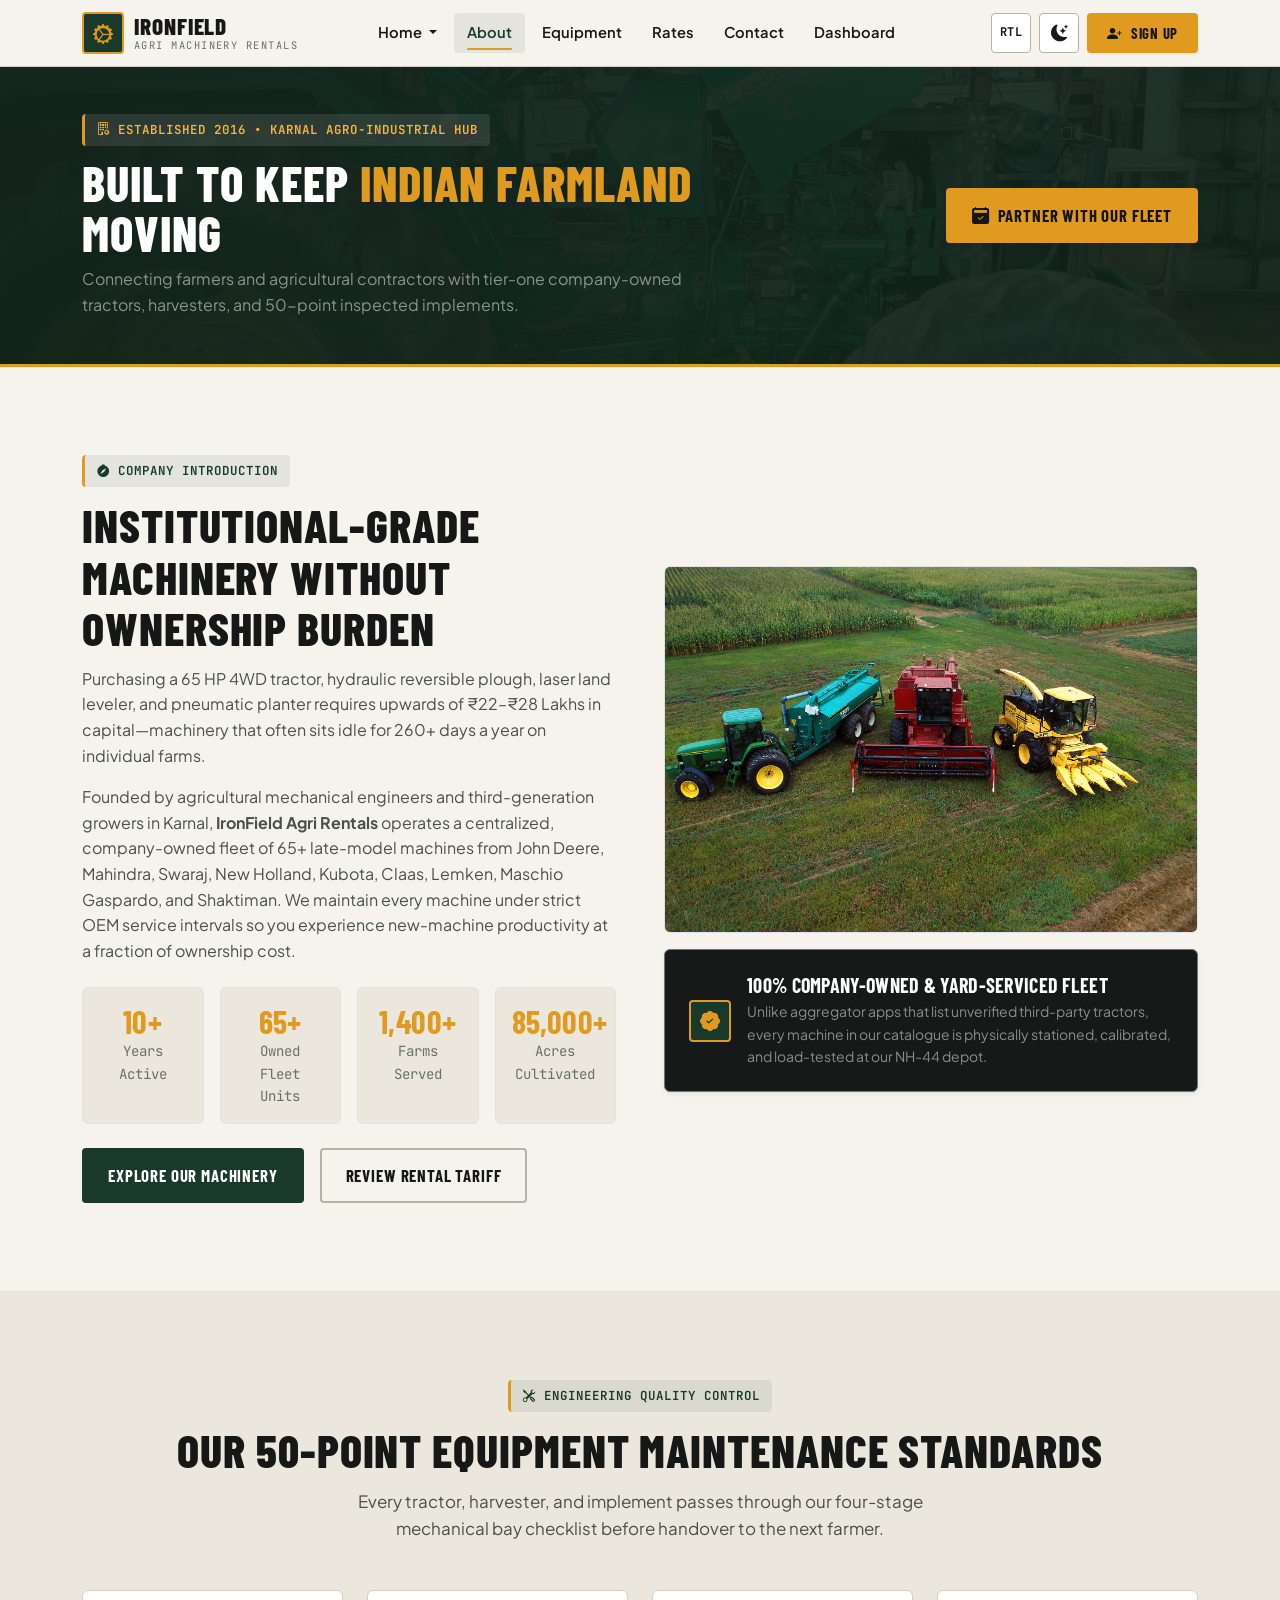
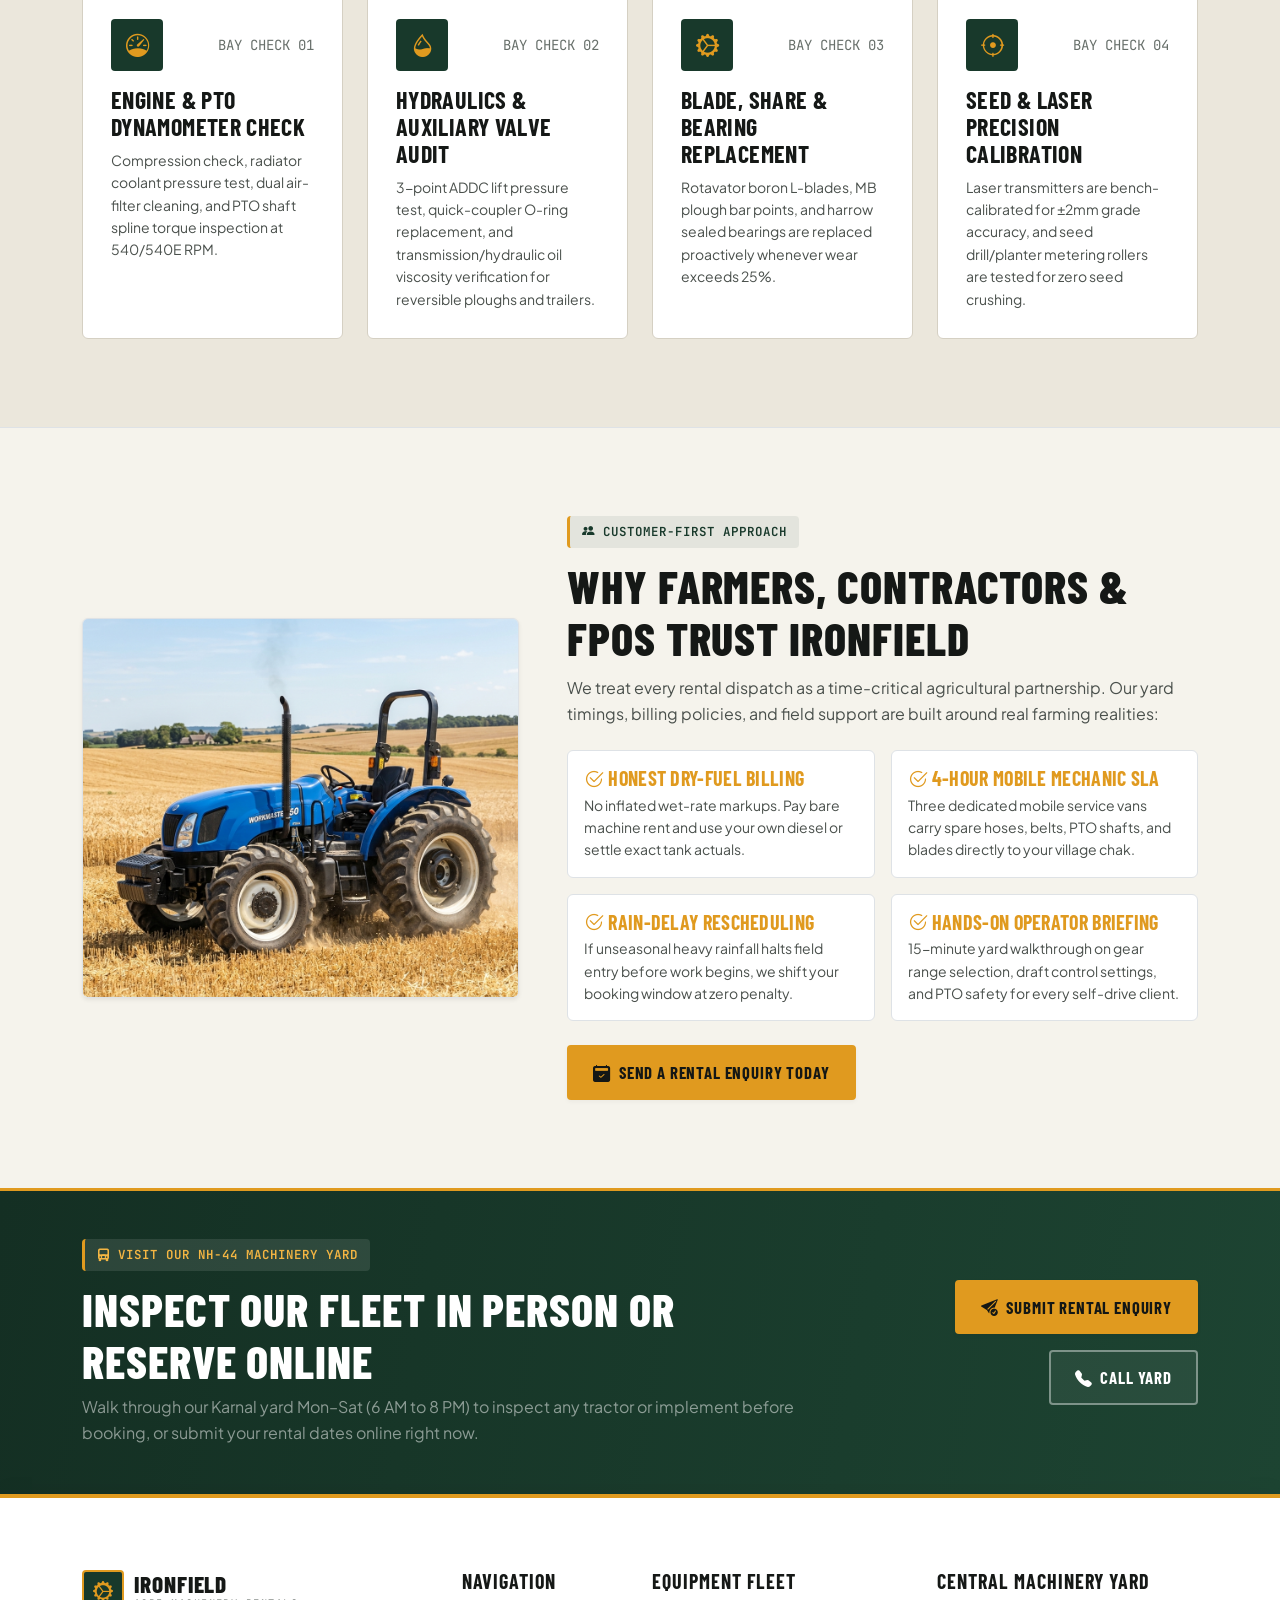
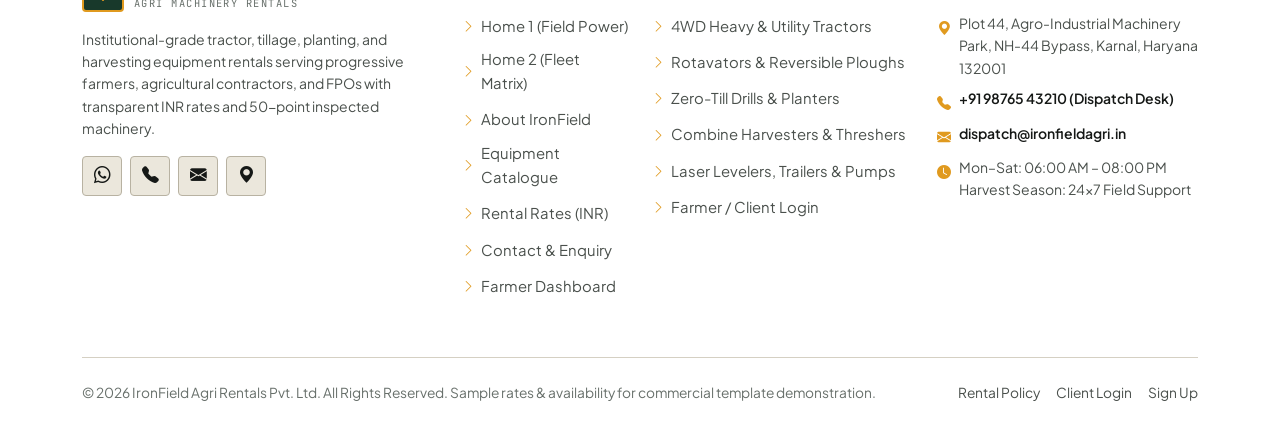
==== commit 35599b31: "Your commit message" ====
--- a/about.html
+++ b/about.html
@@ -23,8 +23,8 @@
 
   <!-- Mandatory Sticky Navigation Bar -->
   <header class="sticky-top">
-    <nav class="navbar navbar-expand-lg site-navbar" aria-label="Main Navigation">
-      <div class="container">
+    <nav class="navbar navbar-expand-xl site-navbar" aria-label="Main Navigation">
+      <div class="container d-flex align-items-center justify-content-between">
         <a class="navbar-brand-agri" href="index.html">
           <span class="brand-emblem"><i class="bi bi-gear-wide-connected"></i></span>
           <span class="brand-text-wrap">
@@ -33,18 +33,13 @@
           </span>
         </a>
 
-        <div class="d-flex align-items-center gap-2 d-lg-none">
-          <button type="button" class="rtl-toggle-btn" data-rtl-toggle aria-label="Toggle RTL Layout">RTL</button>
-          <button type="button" class="theme-toggle-btn" data-theme-toggle aria-label="Toggle Light/Dark Theme">
-            <i class="bi bi-moon-stars-fill"></i>
-          </button>
-          <button class="navbar-toggler navbar-toggler-agri" type="button" data-bs-toggle="collapse" data-bs-target="#mainNavbarCollapse" aria-controls="mainNavbarCollapse" aria-expanded="false" aria-label="Toggle navigation">
-            <i class="bi bi-list"></i>
-          </button>
-        </div>
+        <!-- Mobile & Tablet Menu Toggle (Only button in header on mobile & tab views) -->
+        <button class="navbar-toggler navbar-toggler-agri ms-auto d-xl-none" type="button" data-bs-toggle="collapse" data-bs-target="#mainNavbarCollapse" aria-controls="mainNavbarCollapse" aria-expanded="false" aria-label="Toggle navigation">
+          <i class="bi bi-list"></i>
+        </button>
 
         <div class="collapse navbar-collapse" id="mainNavbarCollapse">
-          <ul class="navbar-nav mx-auto mb-2 mb-lg-0 align-items-lg-center">
+          <ul class="navbar-nav mx-auto mb-2 mb-xl-0 align-items-xl-center">
             <li class="nav-item dropdown">
               <a class="nav-link dropdown-toggle" href="index.html" id="homeDropdown" role="button" data-bs-toggle="dropdown" aria-expanded="false">
                 Home
@@ -87,14 +82,39 @@
             </li>
           </ul>
 
-          <div class="d-flex align-items-center gap-2 navbar-actions-wrap">
-            <button type="button" class="rtl-toggle-btn d-none d-lg-inline-flex" data-rtl-toggle aria-label="Toggle RTL Layout">RTL</button>
-            <button type="button" class="theme-toggle-btn d-none d-lg-inline-flex" data-theme-toggle aria-label="Toggle Light/Dark Theme">
+          <!-- Desktop Actions (Matching 40px Height) -->
+          <div class="d-none d-xl-flex align-items-center gap-2 navbar-actions-wrap ms-xl-3">
+            <button type="button" class="rtl-toggle-btn" data-rtl-toggle aria-label="Toggle RTL Layout">RTL</button>
+            <button type="button" class="theme-toggle-btn" data-theme-toggle aria-label="Toggle Light/Dark Theme">
               <i class="bi bi-moon-stars-fill"></i>
             </button>
-            <a href="signup.html" class="btn-agri-primary btn-nav-cta w-100 w-lg-auto">
+            <a href="signup.html" class="btn-agri-primary btn-nav-cta">
               <i class="bi bi-person-plus-fill"></i> Sign Up
             </a>
+          </div>
+
+          <!-- All Header Buttons Moved Inside Menu Page on Mobile & Tablet Views -->
+          <div class="navbar-actions-mobile-wrap d-xl-none mt-3 pt-3 border-top border-secondary-subtle">
+            <!-- Preferences: RTL & Theme Toggles -->
+            <div class="d-flex align-items-center justify-content-between mb-3 p-2 rounded bg-surface-alt border">
+              <span class="small font-mono text-muted-custom">Preferences:</span>
+              <div class="d-flex align-items-center gap-2">
+                <button type="button" class="rtl-toggle-btn" data-rtl-toggle aria-label="Toggle RTL Layout">RTL</button>
+                <button type="button" class="theme-toggle-btn" data-theme-toggle aria-label="Toggle Light/Dark Theme">
+                  <i class="bi bi-moon-stars-fill"></i>
+                </button>
+              </div>
+            </div>
+
+            <!-- Action Buttons: Sign Up & Login -->
+            <div class="d-grid gap-2">
+              <a href="signup.html" class="btn-agri-primary w-100 py-2 text-center">
+                <i class="bi bi-person-plus-fill"></i> Sign Up
+              </a>
+              <a href="login.html" class="btn-agri-outline w-100 py-2 text-center">
+                <i class="bi bi-box-arrow-in-right"></i> Farmer Login
+              </a>
+            </div>
           </div>
         </div>
       </div>
--- a/assets/css/style.css
+++ b/assets/css/style.css
@@ -542,6 +542,8 @@
 .rtl-toggle-btn {
   width: 40px;
   height: 40px;
+  min-height: 40px;
+  max-height: 40px;
   border-radius: var(--radius-xs);
   border: 1px solid var(--border-strong);
   background-color: var(--bg-surface);
@@ -556,6 +558,21 @@
   padding: 0;
 }
 
+.btn-nav-cta {
+  height: 40px !important;
+  min-height: 40px !important;
+  max-height: 40px !important;
+  line-height: 36px !important;
+  padding: 0 18px !important;
+  font-size: 0.92rem !important;
+  display: inline-flex !important;
+  align-items: center !important;
+  justify-content: center !important;
+  border-radius: var(--radius-xs) !important;
+  vertical-align: middle !important;
+  white-space: nowrap !important;
+}
+
 .rtl-toggle-btn {
   font-family: var(--font-mono);
   font-size: 0.75rem;
@@ -583,12 +600,15 @@
   color: var(--text-main);
   width: 40px;
   height: 40px;
+  min-height: 40px;
+  max-height: 40px;
   display: inline-flex;
   align-items: center;
   justify-content: center;
   border-radius: var(--radius-xs);
   font-size: 1.25rem;
   line-height: 1;
+  padding: 0;
 }
 
 .navbar-toggler-agri:focus {
@@ -596,26 +616,12 @@
   outline: none;
 }
 
-@media (min-width: 992px) and (max-width: 1199.98px) {
-  .site-navbar .nav-link {
-    font-size: 0.86rem;
-    padding: 7px 9px !important;
-  }
-  .brand-title {
-    font-size: 1.25rem;
-  }
-  .btn-nav-cta {
-    padding: 9px 15px !important;
-    font-size: 0.92rem !important;
-  }
-}
-
-@media (max-width: 991.98px) {
+@media (max-width: 1199.98px) {
   .site-navbar .navbar-collapse {
     background-color: var(--bg-surface);
     border: 1px solid var(--border-color);
     border-radius: var(--radius-sm);
-    padding: 16px;
+    padding: 20px;
     margin-top: 12px;
     box-shadow: var(--shadow-md);
     max-height: calc(100vh - 90px);
@@ -631,8 +637,8 @@
     margin-bottom: 8px;
   }
   .navbar-actions-wrap {
-    margin-top: 12px;
-    padding-top: 12px;
+    margin-top: 14px;
+    padding-top: 14px;
     border-top: 1px solid var(--border-color);
     width: 100%;
     justify-content: space-between;
@@ -760,18 +766,45 @@
    HOME 2 — EDITORIAL & ARCHITECTURAL FLEET MATRIX
    ========================================================================== */
 .hero-home-2 {
-  padding: 56px 0 72px;
-  background-color: var(--bg-surface-alt);
-  border-bottom: 1px solid var(--border-color);
+  padding: 64px 0 80px;
+  background: radial-gradient(circle at 85% 15%, rgba(240, 168, 38, 0.12), transparent 40%),
+              radial-gradient(rgba(240, 168, 38, 0.12) 1px, transparent 1px),
+              linear-gradient(135deg, #0b120e 0%, #13241b 45%, #0b120e 100%);
+  background-size: auto, 28px 28px, auto;
+  border-bottom: 2px solid var(--clr-accent);
+  color: #f5f4ed;
   position: relative;
 }
 
+.hero-home-2 h1 {
+  color: #ffffff;
+}
+
+.hero-home-2 .text-secondary-custom {
+  color: #c5cec8 !important;
+}
+
+.hero-home-2 .bg-surface {
+  background-color: rgba(22, 33, 27, 0.82) !important;
+  border-color: rgba(255, 255, 255, 0.14) !important;
+  color: #ffffff !important;
+  backdrop-filter: blur(8px);
+}
+
+.hero-home-2 .bg-surface .text-secondary-custom {
+  color: #b5c0b9 !important;
+}
+
+.hero-home-2 .bg-surface .text-muted-custom {
+  color: var(--clr-accent) !important;
+}
+
 .editorial-grid-frame {
-  border: 1px solid var(--border-strong);
-  background-color: var(--bg-surface);
+  border: 1px solid rgba(255, 255, 255, 0.18);
+  background-color: #111a15;
   border-radius: var(--radius-sm);
   overflow: hidden;
-  box-shadow: var(--shadow-md);
+  box-shadow: 0 16px 36px rgba(0, 0, 0, 0.45);
 }
 
 .editorial-spec-strip {
@@ -792,6 +825,40 @@
   border-radius: var(--radius-sm);
   padding: 24px;
   box-shadow: var(--shadow-sm);
+  display: flex;
+  flex-direction: column;
+  justify-content: space-between;
+  height: 100%;
+}
+
+.home2-estimator-card h3 {
+  font-size: 1.35rem;
+  line-height: 1.25;
+  min-height: 2.2rem;
+  margin-bottom: 6px;
+}
+
+.home2-estimator-card p.small {
+  min-height: 44px;
+  max-height: 44px;
+  display: -webkit-box;
+  -webkit-line-clamp: 2;
+  -webkit-box-orient: vertical;
+  overflow: hidden;
+  margin-bottom: 14px;
+  line-height: 1.4;
+}
+
+.home2-estimator-card .p-3.rounded.bg-surface-alt {
+  min-height: 84px;
+  display: flex;
+  flex-direction: column;
+  justify-content: center;
+}
+
+.home2-estimator-card ul.list-unstyled {
+  min-height: 104px;
+  margin-bottom: 18px !important;
 }
 
 /* ==========================================================================
@@ -938,44 +1005,78 @@
   color: var(--text-muted);
   text-transform: uppercase;
   letter-spacing: 0.04em;
+  height: 20px;
+  overflow: hidden;
+  text-overflow: ellipsis;
+  white-space: nowrap;
 }
 
 .equipment-title {
   font-family: var(--font-heading);
-  font-size: 1.4rem;
+  font-size: 1.35rem;
   font-weight: 700;
-  margin: 4px 0 12px;
-  color: var(--text-main);
+  line-height: 1.22;
+  margin: 4px 0 8px;
+  color: var(--text-main);
+  height: 3.3rem;
+  min-height: 3.3rem;
+  display: -webkit-box;
+  -webkit-line-clamp: 2;
+  -webkit-box-orient: vertical;
+  overflow: hidden;
+  text-overflow: ellipsis;
+}
+
+.equipment-card-body p.text-secondary-custom {
+  font-size: 0.86rem;
+  line-height: 1.42;
+  height: 3.6rem;
+  min-height: 3.6rem;
+  margin-bottom: 12px;
+  display: -webkit-box;
+  -webkit-line-clamp: 2;
+  -webkit-box-orient: vertical;
+  overflow: hidden;
+  text-overflow: ellipsis;
 }
 
 .spec-grid-mini {
   display: grid;
   grid-template-columns: repeat(2, 1fr);
   gap: 8px;
-  padding: 12px;
+  padding: 10px 12px;
   background-color: var(--bg-surface-alt);
   border-radius: var(--radius-xs);
   border: 1px solid var(--border-color);
-  margin-bottom: 16px;
+  margin-bottom: 14px;
+  height: 96px;
+  min-height: 96px;
 }
 
 .spec-item-mini {
   display: flex;
   flex-direction: column;
+  justify-content: center;
+  height: 34px;
+  overflow: hidden;
 }
 
 .spec-label-mini {
-  font-size: 0.7rem;
+  font-size: 0.68rem;
   text-transform: uppercase;
   color: var(--text-muted);
   letter-spacing: 0.04em;
+  white-space: nowrap;
 }
 
 .spec-value-mini {
   font-family: var(--font-mono);
-  font-size: 0.82rem;
+  font-size: 0.8rem;
   font-weight: 600;
   color: var(--text-main);
+  white-space: nowrap;
+  overflow: hidden;
+  text-overflow: ellipsis;
 }
 
 .equipment-rate-matrix {
@@ -985,7 +1086,7 @@
   margin-top: auto;
   padding-top: 12px;
   border-top: 1px dashed var(--border-color);
-  margin-bottom: 16px;
+  margin-bottom: 14px;
 }
 
 .rate-cell {
@@ -1812,3 +1913,177 @@
     justify-content: center;
   }
 }
+
+/* ==========================================================================
+   TECHNICAL SPECIFICATIONS TABLE & DARK MODE CONTRAST SAFEGUARDS
+   ========================================================================== */
+.table-agri-specs {
+  width: 100%;
+  table-layout: fixed;
+  border-collapse: collapse;
+  margin-bottom: 0;
+  color: var(--text-main);
+  background-color: var(--bg-surface);
+}
+
+.table-agri-specs tr {
+  border-bottom: 1px solid var(--border-color);
+}
+
+.table-agri-specs tr:last-child {
+  border-bottom: none;
+}
+
+.table-agri-specs .spec-table-key {
+  width: 42%;
+  padding: 10px 14px;
+  font-family: var(--font-body);
+  font-size: 0.86rem;
+  font-weight: 600;
+  color: var(--text-main);
+  background-color: var(--bg-surface-alt);
+  vertical-align: top;
+  line-height: 1.45;
+  border-inline-end: 1px solid var(--border-color);
+  word-break: break-word;
+}
+
+.table-agri-specs .spec-table-val {
+  width: 58%;
+  padding: 10px 14px;
+  font-family: var(--font-mono);
+  font-size: 0.86rem;
+  font-weight: 500;
+  color: var(--text-main);
+  background-color: var(--bg-surface);
+  vertical-align: top;
+  line-height: 1.45;
+  word-break: break-word;
+}
+
+/* Dark Mode Table & Spec Modal Contrast */
+[data-theme="dark"] .table-agri-specs {
+  color: #f3f1ea !important;
+  background-color: #171d1a !important;
+}
+
+[data-theme="dark"] .table-agri-specs .spec-table-key {
+  color: #ffffff !important;
+  background-color: #212a25 !important;
+  border-color: #2a342e !important;
+}
+
+[data-theme="dark"] .table-agri-specs .spec-table-val {
+  color: #e2e8e4 !important;
+  background-color: #171d1a !important;
+  border-color: #2a342e !important;
+}
+
+[data-theme="dark"] .modal-content-agri {
+  background-color: #171d1a !important;
+  color: #f3f1ea !important;
+  border-color: #3c4a42 !important;
+}
+
+[data-theme="dark"] .modal-content-agri .modal-header,
+[data-theme="dark"] .modal-content-agri .modal-footer {
+  border-color: #2a342e !important;
+}
+
+[data-theme="dark"] .modal-content-agri .btn-close {
+  filter: invert(1) grayscale(100%) brightness(200%);
+}
+
+[data-theme="dark"] .modal-content-agri .table,
+[data-theme="dark"] .modal-content-agri .table th,
+[data-theme="dark"] .modal-content-agri .table td {
+  color: #f3f1ea !important;
+  background-color: #171d1a !important;
+  border-color: #2a342e !important;
+  --bs-table-color: #f3f1ea !important;
+  --bs-table-bg: #171d1a !important;
+}
+
+[data-theme="dark"] .modal-content-agri .bg-surface-alt {
+  background-color: #212a25 !important;
+  color: #f3f1ea !important;
+  border-color: #2a342e !important;
+}
+
+[data-theme="dark"] .table-agri {
+  --bs-table-color: #f3f1ea !important;
+  --bs-table-bg: #171d1a !important;
+}
+
+[data-theme="dark"] .table-agri thead th {
+  background-color: #1a3a2c !important;
+  color: #ffffff !important;
+  border-color: var(--clr-accent) !important;
+}
+
+[data-theme="dark"] .table-agri tbody td {
+  background-color: var(--bg-surface) !important;
+  color: #f3f1ea !important;
+  border-color: var(--border-color) !important;
+}
+
+[data-theme="dark"] .table-agri tbody td strong {
+  color: #ffffff !important;
+}
+
+[data-theme="dark"] .table-agri tbody td .text-muted-custom {
+  color: #a6b2ab !important;
+}
+
+[data-theme="dark"] .table-agri tbody tr:hover td {
+  background-color: #1f2723 !important;
+}
+
+/* ==========================================================================
+   MOBILE & TABLET BUTTON VISIBILITY & CROPPING FIXES
+   ========================================================================== */
+@media (max-width: 575.98px) {
+  .hero-home-1 .btn-agri-primary,
+  .hero-home-1 .btn-agri-outline-light {
+    width: 100% !important;
+    text-align: center !important;
+    justify-content: center !important;
+    padding: 12px 16px !important;
+    font-size: 0.96rem !important;
+    white-space: normal !important;
+  }
+}
+
+.btn-responsive-balance {
+  white-space: normal !important;
+  word-break: normal !important;
+  line-height: 1.3 !important;
+  text-align: center !important;
+  padding: 12px 16px !important;
+  font-size: 0.95rem !important;
+}
+
+.header-mobile-controls {
+  margin-inline-start: auto;
+  display: flex;
+  align-items: center;
+  gap: 8px;
+}
+
+.equipment-card-actions {
+  display: grid;
+  grid-template-columns: 1fr;
+  gap: 8px;
+  width: 100%;
+}
+
+.equipment-card-actions .btn-agri-primary,
+.equipment-card-actions .btn-agri-outline {
+  width: 100%;
+  white-space: normal !important;
+  text-align: center;
+  justify-content: center;
+  padding: 8px 12px !important;
+  font-size: 0.88rem !important;
+  line-height: 1.25 !important;
+}
